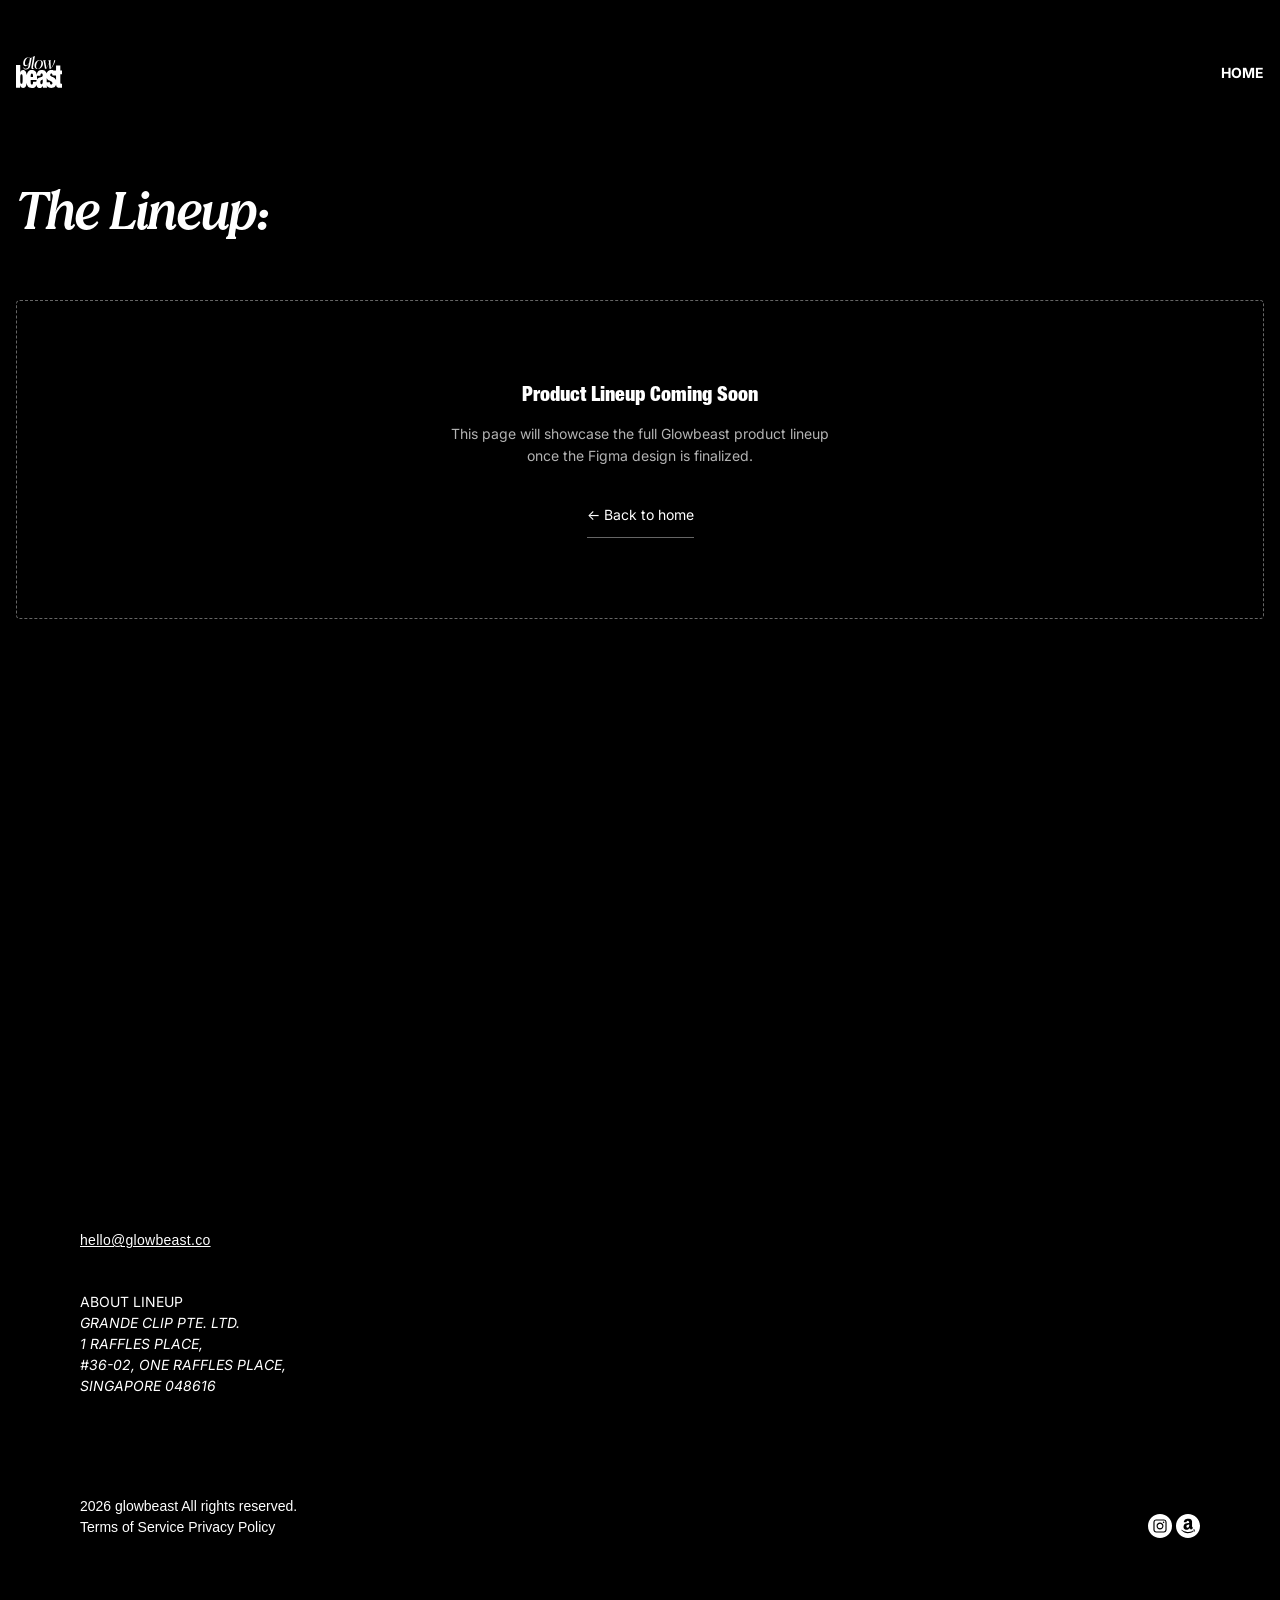
==== lineup.html @ 884de312 "Initial deploy snapshot — GLOWBEAST landing v1.4 Static landing page for GLOWBEAST (Grande Clip acti" ====
<!doctype html>
<html lang="en">
<head>
  <meta charset="utf-8" />
  <meta name="viewport" content="width=device-width, initial-scale=1, viewport-fit=cover" />
  <title>Lineup — Glowbeast</title>
  <meta name="description" content="The Glowbeast lineup — Beast-grade active beauty products for people who sweat." />
  <meta name="theme-color" content="#000000" />
  <link rel="icon" href="assets/logo.svg" type="image/svg+xml" />
  <link rel="preconnect" href="https://fonts.googleapis.com" />
  <link rel="preconnect" href="https://fonts.gstatic.com" crossorigin />
  <link href="https://fonts.googleapis.com/css2?family=Archivo+Black&family=Playfair+Display:ital,wght@1,400;1,600&family=Inter:wght@400;500;700&display=swap" rel="stylesheet" />
  <link rel="stylesheet" href="styles.css" />
</head>
<body>

  <div class="lineup-shell">

    <header class="lineup-header">
      <a href="index.html" aria-label="Back to Glowbeast home">
        <img class="brand" src="assets/logo.svg" alt="Glowbeast" />
      </a>
      <nav aria-label="Primary">
        <a href="index.html" style="font-weight:700;font-size:14px;letter-spacing:-0.056px;">HOME</a>
      </nav>
    </header>

    <main class="lineup-main">
      <h1 class="lineup-title">The
Lineup:</h1>

      <div class="lineup-placeholder">
        <h3>Product Lineup Coming Soon</h3>
        <p>
          This page will showcase the full Glowbeast product lineup<br />
          once the Figma design is finalized.
        </p>
        <a href="index.html" class="back-link">&larr; Back to home</a>
      </div>
    </main>

  </div>

  <!-- =========================================================
       Footer — shared with index.html
       ========================================================= -->
  <footer class="site-footer">
    <div class="site-footer-inner">
      <div>
        <img class="footer-logo" src="assets/footer-logo.png" alt="Glowbeast" />
        <a class="footer-email" href="mailto:hello@glowbeast.co">hello@glowbeast.co</a>
      </div>

      <div class="footer-columns">
        <nav class="fcol-nav" aria-label="Footer">
          <a href="index.html">ABOUT</a>
          <a href="lineup.html">LINEUP</a>
        </nav>
        <address class="fcol-addr">
          GRANDE CLIP PTE. LTD.<br />
          1 RAFFLES PLACE,<br />
          #36-02, ONE RAFFLES PLACE,<br />
          SINGAPORE 048616
        </address>
      </div>

      <div class="footer-bottom">
        <div class="legal">
          2026 glowbeast All rights reserved.
          <div class="small">
            <span>Terms of Service</span>
            <span class="sep" aria-hidden="true"></span>
            <span>Privacy Policy</span>
          </div>
        </div>
        <div class="footer-socials">
          <a href="#" aria-label="Instagram"><img src="assets/icon-instagram.svg" alt="" /></a>
          <a href="#" aria-label="Amazon"><img src="assets/icon-amazon.svg" alt="" /></a>
        </div>
      </div>
    </div>
  </footer>

</body>
</html>
---- styles.css ----
/* =========================================================
   Glowbeast Landing — Shared Styles
   Mobile-first (Figma 402px), max 480px centered on desktop
   ========================================================= */

/* Self-hosted brand fonts */
@font-face {
  font-family: "Juana";
  src: url("fonts/Juana-RegularIt.otf") format("opentype");
  font-weight: 400;
  font-style: italic;
  font-display: swap;
}
@font-face {
  font-family: "Helvetica Neue Condensed";
  src: url("fonts/HelveticaNeue-Condensed.ttf") format("truetype");
  font-weight: 400;
  font-style: normal;
  font-display: swap;
}
@font-face {
  font-family: "Helvetica Neue Condensed";
  src: url("fonts/HelveticaNeue-BlackCond.otf") format("opentype");
  font-weight: 900;
  font-style: normal;
  font-display: swap;
}

:root {
  --bg-black: #000;
  --bg-white: #fff;
  --bg-cream: #f5f5f5;
  --accent-yellow: #ffff33;
  --text-white: #fff;
  --text-white-70: rgba(255, 255, 255, 0.7);
  --text-white-40: rgba(255, 255, 255, 0.4);
  --text-black: #111;
  --text-black-70: rgba(0, 0, 0, 0.7);
  --line: #e5e5e5;

  --font-display: "Juana", "Playfair Display", Georgia, serif;
  --font-heading: "Helvetica Neue Condensed", "Archivo Black", "Helvetica Neue", Impact, sans-serif;
  --font-body: "Helvetica Neue", Inter, system-ui, -apple-system, sans-serif;
  --font-system: -apple-system, "SF Pro Display", "SF Pro", sans-serif;

  --max-w: 480px;
  --gutter: 16px;
  --section-pad-y: 120px;
  --section-gap: 80px;
}

* { box-sizing: border-box; }
html { scroll-behavior: smooth; }

body {
  margin: 0 auto;
  max-width: var(--max-w);
  background: var(--bg-black);
  color: var(--text-white);
  font-family: var(--font-body);
  font-size: 14px;
  line-height: 1.5;
  -webkit-font-smoothing: antialiased;
  -moz-osx-font-smoothing: grayscale;
}

/* Outer desktop background (outside 480px column) */
html { background: #000; }

img { display: block; max-width: 100%; height: auto; }
a { color: inherit; text-decoration: none; }
button { border: 0; background: none; font: inherit; cursor: pointer; color: inherit; }

/* =========================================================
   Shared components
   ========================================================= */

/* iPhone status bar mockup (Figma 3089:31) — frosted glass over hero */
.status-bar {
  position: absolute;
  top: 0;
  left: 0;
  right: 0;
  height: 53px;
  z-index: 11;
  display: flex;
  align-items: center;
  justify-content: space-between;
  padding: 16px;
  color: #fff;
  pointer-events: none;
  -webkit-backdrop-filter: blur(24px);
  backdrop-filter: blur(24px);
}
.status-time {
  font-family: var(--font-system);
  font-weight: 600;
  font-size: 14px;
  line-height: 16px;
  letter-spacing: -0.28px;
  color: #fff;
}
.status-icons {
  display: flex;
  align-items: center;
  gap: 5px;
}
.status-icons svg { display: block; }
.s-signal  { width: 18px; height: 10px; }
.s-wifi    { width: 16px; height: 11px; }
.s-battery { width: 26px; height: 12px; }

/* Top nav (over hero, sits just under status bar) */
.nav {
  position: absolute;
  top: 53px;
  left: 0;
  right: 0;
  z-index: 10;
  padding: 4px 16px;
  -webkit-backdrop-filter: blur(5px);
  backdrop-filter: blur(5px);
}
.nav-inner {
  display: flex;
  align-items: center;
  justify-content: space-between;
  width: 100%;
}
.nav-logo { height: 32px; width: auto; }
.nav-menu {
  display: flex;
  align-items: center;
  gap: 20px;
}
.nav-menu a {
  position: relative;
  font-family: var(--font-body);
  font-weight: 700;
  font-size: 14px;
  letter-spacing: -0.056px;
  color: var(--text-white);
}
.nav-menu a::after {
  content: "";
  position: absolute;
  left: 0;
  right: 0;
  bottom: -2px;
  height: 2px;
  background: var(--accent-yellow);
  transform: scaleX(0);
  transform-origin: left center;
  transition: transform 250ms ease-out;
}
@media (hover: hover) and (pointer: fine) {
  .nav-menu a:hover::after { transform: scaleX(1); }
}

/* Section bases */
.section {
  position: relative;
  padding: var(--section-pad-y) var(--gutter);
  width: 100%;
}
.section--white { background: var(--bg-white); color: var(--text-black); border-top: 1px solid var(--bg-black); }
.section--black { background: var(--bg-black); color: var(--text-white); border-top: 1px solid var(--bg-black); }

.section-title {
  font-family: var(--font-display);
  font-style: italic;
  font-weight: 400;
  font-size: 48px;
  line-height: 1;
  margin: 0 0 80px 0;
  white-space: pre-wrap;
}

/* Scroll-driven typewriter reveal (per-character).
   Opt-in via data-scroll-reveal="typing". JS splits the heading into <span class="ch">
   nodes and toggles .is-visible based on scroll progress for a hard typewriter feel. */
[data-scroll-reveal="typing"] .ch {
  opacity: 0;
}
[data-scroll-reveal="typing"] .ch.is-visible {
  opacity: 1;
}
@media (prefers-reduced-motion: reduce) {
  [data-scroll-reveal="typing"] .ch {
    opacity: 1; /* show fully, no animation */
  }
}

/* Stagger fade-up for content following a typewriter title.
   Triggered once when its sibling [data-scroll-reveal="typing"] reaches 100%.
   JS adds .is-revealed to each [data-reveal-item] with a 120ms stagger. */
[data-reveal-item] {
  opacity: 0;
  transform: translateY(24px);
  transition: opacity 0.7s ease-out, transform 0.7s ease-out;
}
[data-reveal-item].is-revealed {
  opacity: 1;
  transform: translateY(0);
}
/* Sticky stacking cards: skip transform — it interferes with sticky scroll math */
.stack-card[data-reveal-item] {
  transform: none;
  transition: opacity 0.7s ease-out;
}
@media (prefers-reduced-motion: reduce) {
  [data-reveal-item] {
    opacity: 1;
    transform: none;
    transition: none;
  }
}

/* Yellow CTA */
.btn-yellow {
  position: relative;
  overflow: hidden;
  isolation: isolate;
  display: inline-flex;
  align-items: center;
  justify-content: center;
  background: var(--accent-yellow);
  color: var(--bg-black);
  font-family: var(--font-body);
  font-weight: 700;
  font-size: 17px;
  letter-spacing: -0.34px;
  padding: 12px 24px;
  min-height: 50px;
  border: 0;
}
.btn-yellow--block { display: flex; width: 100%; }

/* Hover wipe: black panel sweeps left→right, text flips to white. Desktop pointer only. */
.btn-yellow::before {
  content: "";
  position: absolute;
  inset: 0;
  background: var(--bg-black);
  transform: scaleX(0);
  transform-origin: left center;
  transition: transform 200ms ease-out;
  z-index: -1;
}
@media (hover: hover) and (pointer: fine) {
  .btn-yellow { transition: color 200ms ease-out; }
  .btn-yellow:hover { color: var(--text-white); }
  .btn-yellow:hover::before { transform: scaleX(1); }
}

/* Horizontal scroll card rails */
.scroll-x {
  display: flex;
  gap: 24px;
  overflow-x: auto;
  scroll-snap-type: x mandatory;
  padding-bottom: 8px;
  -webkit-overflow-scrolling: touch;
  cursor: grab;
}
.scroll-x::-webkit-scrollbar { display: none; }
.scroll-x > * { scroll-snap-align: start; flex: 0 0 auto; }
.scroll-x.grabbing {
  cursor: grabbing;
  user-select: none;
  scroll-snap-type: none;
  scroll-behavior: auto;
}

/* =========================================================
   Page 1 — Hero
   ========================================================= */

.hero {
  position: relative;
  width: 100%;
  height: 877px;
  overflow: hidden;
  background: #111;
}
/* Hero assets (1206×2631) are pre-cropped to match the 402×877 hero aspect
   (≈ 0.458). `object-fit: cover` fills the hero without further offset — the
   composition (gloves at corners, model centered) is baked into the asset. */
.hero-bg {
  position: absolute;
  inset: 0;
  width: 100%;
  height: 100%;
  object-fit: cover;
  pointer-events: none;
  z-index: 1;
}
/* Foreground cutout — overlays the wordmarks so they land behind the subject. */
.hero-bg-front {
  position: absolute;
  inset: 0;
  width: 100%;
  height: 100%;
  object-fit: cover;
  pointer-events: none;
  z-index: 3;
}
/* Hero wordmarks — 2 separate layers with different Z stacking.
   drop 1st ("glow like a", yellow): sits BEHIND .hero-bg-front (z:2) — partially hidden by model.
   drop 2nd ("BEAST", yellow):       sits IN FRONT of .hero-bg-front (z:4) — fully visible.
   Positioned with percentages relative to the 402×877 Figma hero so they scale on PC. */
.hero-wordmark {
  position: absolute;
  inset: 0;
  z-index: 2;
  pointer-events: none;
}
.hero-wordmark__layer {
  position: absolute;
  display: block;
  height: auto;
  opacity: 0;
  /* -50% of the element's own height — drop 1st falls ~30px, drop 2nd falls ~84px. */
  transform: translate3d(0, -50%, 0);
  transform-origin: center bottom;
  will-change: transform, opacity;
  pointer-events: none;
}
/* drop 1st: Figma 3485:162 — top:131, left:76, w:262, h:61 / hero 402×877.
   14.94% × 18.91% × 65.17% (top × left × width) — sits above the model's head. */
.hero-wordmark__layer--1 {
  top: 14.94%;
  left: 18.91%;
  width: 65.17%;
}
/* drop 2nd ("BEAST"): direct child of .hero (NOT inside .hero-wordmark wrapper),
   so its z-index can sit ABOVE .hero-bg-front (z:3). Figma 3621:80 — top:74.23%,
   centered, w:338 (84.08% of 402). 338 wide block letters land over the model's
   legs/stool — the brand's lockup signature. */
.hero-wordmark__layer--2 {
  top: 74.23%;
  left: 7.96%;
  width: 84.08%;
  z-index: 4;
}
/* Two-tier "thud": layer 1 is a light rebound, layer 2 ("BEAST") lands with
   a vertical squash + bounce. Acceleration is baked into keyframe %s so the
   outer timing-function stays linear (CSS keyframes can't ease per-stop). */
.hero-wordmark__layer--1.is-dropped {
  animation: drop-thud-1 0.42s linear 0.3s forwards;
}
.hero-wordmark__layer--2.is-dropped {
  animation: drop-thud-2 0.52s linear 0.7s forwards;
}
@keyframes drop-thud-1 {
  0%   { opacity: 0;   transform: translate3d(0, -50%, 0); }
  40%  { opacity: 0.6; transform: translate3d(0, -28%, 0); }
  68%  { opacity: 1;   transform: translate3d(0,   0, 0); }
  82%  { opacity: 1;   transform: translate3d(0,  -7%, 0); }
  100% { opacity: 1;   transform: translate3d(0,   0, 0); }
}
@keyframes drop-thud-2 {
  0%   { opacity: 0;   transform: translate3d(0, -65%, 0) scaleY(1); }
  35%  { opacity: 0.5; transform: translate3d(0, -42%, 0) scaleY(1); }
  62%  { opacity: 1;   transform: translate3d(0,   0, 0) scaleY(0.92); }
  76%  { opacity: 1;   transform: translate3d(0,  -5%, 0) scaleY(1.05); }
  90%  { opacity: 1;   transform: translate3d(0,   0, 0) scaleY(0.98); }
  100% { opacity: 1;   transform: translate3d(0,   0, 0) scaleY(1); }
}
@media (prefers-reduced-motion: reduce) {
  .hero-wordmark__layer {
    opacity: 1;
    transform: none;
    animation: none;
  }
}
.hero-chevron {
  position: absolute;
  left: 50%;
  top: 853px;
  transform: translateX(-50%);
  width: 18px;
  height: 8px;
  animation: chevron-bob 2.4s ease-in-out infinite;
  will-change: transform;
}
@keyframes chevron-bob {
  0%, 100% { transform: translateX(-50%) translateY(0); }
  50%      { transform: translateX(-50%) translateY(5px); }
}
@media (prefers-reduced-motion: reduce) {
  .hero-chevron { animation: none; }
}

/* =========================================================
   Page 1 — "After the sweat:" — Sticky stacking cards
   (Inspired by x2ycreative.com Services interaction)
   ========================================================= */

.after-sweat { padding-bottom: 0; }
.after-sweat .section-title { margin-bottom: 60px; }

.stacking-cards {
  display: flex;
  flex-direction: column;
  width: 100%;
}

.stack-card {
  position: sticky;
  top: 0;
  width: 100%;
  background: var(--bg-black);
  display: flex;
  justify-content: flex-end;
}
.stack-card--first { border-top: 1px solid var(--text-white); }

.stack-card__inner {
  width: 100%;
  padding: 40px 0 120px;
  display: flex;
  flex-direction: column;
  align-items: flex-end;
  gap: 12px;
  border-top: 1px solid var(--text-white);
}
.stack-card--first .stack-card__inner { border-top: 0; } /* outer border already drawn */

/* Mobile: number on its own line, then the title (which itself wraps to two lines).
   Same wrapper is restyled inline on PC for "01. HEAT SPIKES" single-line. */
.stack-card__heading {
  width: 100%;
  display: flex;
  flex-direction: column;
  gap: 12px;
}

/* Number label and title (Figma 3089:54 sync — 32px / 30px line, color tints):
   numbers in #777 muted grey, titles in white, descriptions in #999. */
.stack-card__num,
.stack-card__title {
  font-family: var(--font-heading);
  font-weight: 900;
  font-size: 32px;
  line-height: 30px;
  letter-spacing: -0.02em;
  margin: 0;
  width: 100%;
  text-align: left;
  white-space: pre-line;
  color: var(--text-white);
}
.stack-card__num { color: #777; }
/* Description: fixed 185px wide (Figma) — narrow column anchored to the right side. */
.stack-card__desc {
  font-family: var(--font-body);
  font-weight: 400;
  font-size: 16px;
  line-height: 1.4;
  margin: 0;
  width: 185px;
  max-width: 100%;
  text-align: left;
  color: #999;
  opacity: 1;
}

.stack-card__img {
  height: 480px;
  width: 100%;
  background: #1a1a1a;
  overflow: hidden;
}
.stack-card__img.is-placeholder {
  background: repeating-linear-gradient(
    45deg,
    #eaeaea,
    #eaeaea 12px,
    #f3f3f3 12px,
    #f3f3f3 24px
  );
}
.stack-card__img img {
  width: 100%;
  height: 100%;
  object-fit: cover;
}

/* Reduce motion: disable sticky stacking */
@media (prefers-reduced-motion: reduce) {
  .stack-card { position: static; top: auto; }
}

/* =========================================================
   Page 1 — "That's where we start:"
   ========================================================= */

.mission {
  display: flex;
  flex-direction: column;
  gap: 80px;
}
.mission-center {
  display: flex;
  flex-direction: column;
  align-items: center;
  gap: 16px;
  text-align: center;
  width: 100%;
  max-width: 347px;
  margin: 0 auto;
  align-self: center;
}
.mission-wordmark {
  width: 266px;
  max-width: 100%;
  height: auto;
  filter: invert(1);
}
.mission-statement {
  font-family: var(--font-display);
  font-style: italic;
  font-size: 24px;
  line-height: 1.2;
  margin: 0;
  max-width: 347px;
}
.mission-statement em {
  font-style: italic;
  font-weight: 400;
}
.mission-belief {
  font-family: var(--font-body);
  font-size: 14px;
  line-height: 20px;
  opacity: 0.7;
  text-align: center;
  margin: 0;
}

/* =========================================================
   Page 1 — "The Beast Solution:"
   ========================================================= */

.solution .section-title { color: var(--text-white); }
.solution {
  display: flex;
  flex-direction: column;
  gap: 80px;
  align-items: stretch;
}
.solution .scroll-x {
  padding-bottom: 8px;
  gap: 12px;
  margin-right: calc(var(--gutter) * -1);
}
.solution-cta {
  align-self: center;
  display: inline-flex;
  align-items: center;
  justify-content: center;
  background: var(--accent-yellow);
  color: var(--bg-black);
  font-family: var(--font-body);
  font-weight: 700;
  font-size: 17px;
  letter-spacing: -0.34px;
  padding: 12px 24px;
  min-height: 50px;
  text-decoration: none;
}
.category-card {
  width: 308px;
  height: 306px;
  border: 1px solid var(--bg-black);
  background: var(--bg-black);
  position: relative;
  overflow: hidden;
  display: flex;
  flex-direction: column;
  align-items: center;
  justify-content: center;
  padding: 24px 16px;
  text-align: center;
  color: var(--text-white);
}
.category-card .cat-bg {
  position: absolute;
  inset: 0;
  width: 100%;
  height: 100%;
  object-fit: cover;
  opacity: 0.9;
  transform-origin: center;
  /* Slight base scale so asymmetric scale + translate never expose card edges */
  animation: blob-pulse 9s ease-in-out infinite;
  will-change: transform;
}

/* Organic, non-synchronous "energy" motion: each card breathes on its own
   timing so the 6 cards together feel alive instead of marching in sync. */
@keyframes blob-pulse {
  0%, 100% { transform: scale(1.08, 1.08) translate(0%, 0%)     rotate(0deg); }
  20%      { transform: scale(1.14, 1.04) translate(-1%, -1.5%) rotate(2deg); }
  40%      { transform: scale(1.05, 1.12) translate(1.5%, 1%)   rotate(-1.5deg); }
  60%      { transform: scale(1.12, 1.06) translate(-0.5%, 1.5%) rotate(1deg); }
  80%      { transform: scale(1.06, 1.10) translate(1%, -1%)    rotate(-2deg); }
}
.category-card:nth-child(1) .cat-bg { animation-duration:  8.5s; animation-delay: -0.4s; }
.category-card:nth-child(2) .cat-bg { animation-duration: 10.2s; animation-delay: -2.1s; }
.category-card:nth-child(3) .cat-bg { animation-duration:  7.8s; animation-delay: -4.5s; }
.category-card:nth-child(4) .cat-bg { animation-duration: 11.4s; animation-delay: -1.3s; }
.category-card:nth-child(5) .cat-bg { animation-duration:  9.1s; animation-delay: -3.7s; }
.category-card:nth-child(6) .cat-bg { animation-duration:  8.0s; animation-delay: -5.2s; }

@media (prefers-reduced-motion: reduce) {
  .category-card .cat-bg { animation: none; }
}
.category-card .cat-content {
  position: relative;
  z-index: 1;
  display: flex;
  flex-direction: column;
  align-items: center;
  gap: 8px;
}
.category-card .cat-title {
  font-family: var(--font-heading);
  font-weight: 900;
  font-size: 40px;
  line-height: 1;
  color: var(--bg-black);
  margin: 0;
}
.category-card .cat-subtitle {
  font-family: "Pretendard", "Apple SD Gothic Neo", system-ui, sans-serif;
  font-style: normal;
  font-weight: 400;
  font-size: 17px;
  color: var(--bg-black);
  margin: 0;
}
.category-card .cat-ingredients {
  font-family: var(--font-body);
  font-size: 12px;
  color: var(--text-white);
  opacity: 0.7;
  margin: 24px 0 0 0;
  position: absolute;
  bottom: 24px;
  left: 0;
  right: 0;
}

/* =========================================================
   Page 1 — "Hey Beast there," (Signup section, Figma 3089:140)
   ========================================================= */

.signup-section {
  display: flex;
  flex-direction: column;
  gap: 80px;
}
.signup-section .section-title {
  color: var(--text-white);
  margin-bottom: 0;
}
.signup-block {
  display: flex;
  flex-direction: column;
  gap: 12px;
}
.signup-lead {
  font-family: var(--font-body);
  font-size: 14px;
  line-height: 1.4;
  color: var(--text-white);
  margin: 0;
}
.signup-form {
  width: 100%;
  margin: 0;
}
.signup-input {
  width: 100%;
  height: 49px;
  padding: 16px;
  background: transparent;
  border: 1px solid var(--text-white);
  color: var(--text-white);
  caret-color: var(--accent-yellow);
  font-family: var(--font-body);
  font-size: 14px;
  outline: none;
  letter-spacing: 0.02em;
  transition: border-color 200ms ease-out, outline-color 200ms ease-out;
}
.signup-input::placeholder { color: var(--text-white-70); }
.signup-input:focus {
  border-color: var(--accent-yellow);
  outline: 2px solid var(--accent-yellow);
  outline-offset: -2px;
}
.signup-cta {
  display: flex;
  width: 100%;
  height: 50px;
  align-items: center;
  justify-content: center;
  background: var(--accent-yellow);
  color: var(--bg-black);
  font-family: var(--font-body);
  font-weight: 700;
  font-size: 17px;
  letter-spacing: -0.34px;
  text-decoration: none;
}

/* =========================================================
   Page 1 / 2 — Footer (Figma 3255:70)
   ========================================================= */

.site-footer {
  padding: 120px 24px 70px;
  background: var(--bg-black);
  color: var(--text-white);
  overflow: hidden;
}
.site-footer-inner {
  display: flex;
  flex-direction: column;
  gap: 40px;
}

/* Big logo + email link below it */
.footer-logo-block {
  display: flex;
  flex-direction: column;
  gap: 12px;
}

.footer-logo {
  width: 354px;
  max-width: 100%;
  height: auto;
  opacity: 0;
  transform: scale(0.95);
  transform-origin: left center;
  transition: opacity 800ms ease-out, transform 800ms ease-out;
  will-change: opacity, transform;
}
.footer-logo.is-revealed {
  opacity: 1;
  transform: scale(1);
}
@media (prefers-reduced-motion: reduce) {
  .footer-logo {
    opacity: 1;
    transform: none;
    transition: none;
  }
}
.footer-email {
  font-family: var(--font-system);
  font-weight: 300;
  font-size: 14px;
  color: var(--text-white);
  text-decoration: underline;
  letter-spacing: 0.02em;
  align-self: flex-start;
}

/* Two-column row: menu (left) + address (right) */
.footer-text {
  display: flex;
  align-items: flex-start;
  justify-content: space-between;
  gap: 40px;
  font-family: var(--font-system);
  color: var(--text-white);
  font-size: 12px;
}
.footer-menu {
  display: flex;
  flex-direction: column;
  gap: 0;
  flex-shrink: 0;
  font-weight: 700;
  line-height: 22px;
  letter-spacing: 0.02em;
}
.footer-menu a {
  color: var(--text-white);
  text-decoration: underline;
  white-space: nowrap;
}
.footer-addr {
  font-style: normal;
  font-weight: 300;
  font-size: 12px;
  line-height: normal;
  color: var(--text-white);
  letter-spacing: 0.02em;
  text-align: right;
}

/* Bottom row: copyright/legal (left) + socials (right) */
.footer-bottom {
  display: flex;
  align-items: flex-end;
  justify-content: space-between;
  gap: 20px;
  margin-top: 60px;
}
.legal {
  font-family: var(--font-system);
  color: var(--text-white);
}
.legal-copy {
  font-size: 12px;
  line-height: 1.3;
  margin: 0 0 4px 0;
  letter-spacing: 0.02em;
}
.legal-links {
  display: flex;
  align-items: center;
  gap: 5px;
  font-size: 10px;
  line-height: 1.3;
  opacity: 0.7;
  margin: 0;
}
.legal-links .sep {
  width: 1px;
  height: 7px;
  background: #fff;
  opacity: 0.4;
}
.footer-socials {
  display: flex;
  gap: 4px;
  align-items: center;
  flex-shrink: 0;
}
.footer-socials a {
  width: 24px;
  height: 24px;
  display: inline-flex;
  transition: transform 200ms ease-out;
  transform-origin: center;
}
@media (hover: hover) and (pointer: fine) {
  .footer-socials a:hover { transform: rotate(8deg) scale(1.15); }
}
.footer-socials img { width: 100%; height: 100%; }

/* =========================================================
   Page 2 — Lineup (skeleton)
   ========================================================= */

.lineup-shell {
  background: var(--bg-black);
  color: var(--text-white);
  padding: 40px var(--gutter) 0;
  min-height: 100vh;
}
.lineup-header {
  display: flex;
  align-items: center;
  justify-content: space-between;
  padding: 16px 0 40px;
}
.lineup-header .brand { height: 32px; }
.lineup-main {
  display: flex;
  flex-direction: column;
  gap: 24px;
  padding: 60px 0 120px;
}
.lineup-title {
  font-family: var(--font-display);
  font-style: italic;
  font-size: 48px;
  line-height: 1;
  margin: 0 0 40px;
}
.lineup-placeholder {
  border: 1px dashed var(--text-white-40);
  padding: 80px 24px;
  text-align: center;
  border-radius: 4px;
}
.lineup-placeholder h3 {
  font-family: var(--font-heading);
  font-size: 20px;
  margin: 0 0 12px;
}
.lineup-placeholder p {
  color: var(--text-white-70);
  margin: 0 0 24px;
  font-size: 14px;
  line-height: 1.6;
}
.back-link {
  display: inline-flex;
  align-items: center;
  gap: 8px;
  padding: 12px 0;
  font-family: var(--font-body);
  font-size: 14px;
  color: var(--text-white);
  text-decoration: none;
  border-bottom: 1px solid var(--text-white-40);
  align-self: flex-start;
}
.back-link:hover { border-color: var(--text-white); }

/* =========================================================
   Utilities
   ========================================================= */

.sr-only {
  position: absolute;
  width: 1px;
  height: 1px;
  padding: 0;
  margin: -1px;
  overflow: hidden;
  clip: rect(0, 0, 0, 0);
  white-space: nowrap;
  border: 0;
}

/* =========================================================
   Responsive — keep mobile proportions on larger screens
   ========================================================= */

@media (min-width: 600px) {
  body { box-shadow: 0 0 0 1px rgba(255,255,255,0.03); }
}

/* =========================================================
   PC responsive (>=1024px) — global desktop layout.
   Pattern: body lifts its 480px cap, every section spans the
   viewport with a centered 1280px content container, and cards
   move from horizontal scroll / vertical stack to grids.
   ========================================================= */
@media (min-width: 1024px) {
  /* --- Global container --- */
  body {
    max-width: none;
    box-shadow: none;
  }
  .section {
    padding: 160px 64px;
  }
  .section-title {
    font-size: 80px;
    line-height: 0.95;
    margin-bottom: 100px;
  }

  /* --- Hero --- */
  .hero {
    height: 100vh;
    min-height: 800px;
  }
  /* Hero wordmark percentages already responsive — no override needed.
     Only chevron repositioned at desktop. */
  .hero-chevron { top: auto; bottom: 24px; }
  .nav { padding: 24px 64px; }
  .status-bar { display: none; }

  /* --- After the sweat: PC list layout (4 stacked rows, no sticky) ---
     Each row: heading "01. TITLE" left, desc top-right, image bottom-right (320×480). */
  .after-sweat {
    padding: 120px 80px;
  }
  .after-sweat .section-title {
    margin-bottom: 80px;
    font-size: 48px;
  }
  .after-sweat .stacking-cards {
    display: flex;
    flex-direction: column;
    gap: 0;
  }
  /* Sticky off on PC — each row is a discrete block with a top border */
  .stack-card {
    position: static;
    top: auto;
    width: 100%;
    background: transparent;
    display: block;
    border-top: 1px solid var(--text-white);
  }
  .stack-card--first { border-top: 1px solid var(--text-white); }
  /* Re-enable transform-based reveal on PC (sticky-only restriction lifts) */
  .stack-card[data-reveal-item] {
    transform: translateY(24px);
    transition: opacity 0.7s ease-out, transform 0.7s ease-out;
  }
  .stack-card[data-reveal-item].is-revealed {
    transform: translateY(0);
  }
  .stack-card__inner {
    width: 100%;
    max-width: none;
    min-height: 0;
    padding: 40px 0 60px;
    display: grid;
    grid-template-columns: 1fr 640px;
    grid-template-rows: auto auto;
    column-gap: 40px;
    row-gap: 24px;
    align-items: start;
    border-top: 0;
  }
  /* Heading: number + title inline ("01. HEAT SPIKES") */
  .stack-card__heading {
    grid-column: 1;
    grid-row: 1;
    flex-direction: row;
    align-items: baseline;
    gap: 0.4em;
    width: auto;
  }
  .stack-card__num,
  .stack-card__title {
    width: auto;
    text-align: left;
    font-size: 40px;
    line-height: 1;
    white-space: nowrap; /* override mobile pre-line so \n becomes a space */
  }
  .stack-card__num { opacity: 1; }
  .stack-card__desc {
    grid-column: 2;
    grid-row: 1;
    justify-self: start;
    width: 369px;
    font-size: 16px;
    line-height: 1.4;
    margin-top: 0;
  }
  .stack-card__img {
    grid-column: 2;
    grid-row: 2;
    justify-self: end;
    width: 320px;
    height: 480px;
    align-self: auto;
  }

  /* --- Mission (That's where we start) --- */
  .mission {
    align-items: center;
  }
  .mission > * {
    width: 100%;
    max-width: 1280px;
    margin-left: auto;
    margin-right: auto;
  }
  .mission .section-title { text-align: left; }
  .mission-center { max-width: 640px; }
  .mission-wordmark { width: 420px; }
  .mission-statement { font-size: 32px; max-width: 640px; }
  .mission-belief { font-size: 16px; line-height: 1.6; }

  /* --- The Beast Solution: 6-card single row + integrated CTA --- */
  .solution {
    padding: 120px 80px;
    gap: 80px;
  }
  .solution .section-title {
    width: 100%;
    margin-bottom: 0;
  }
  .solution .scroll-x {
    display: grid;
    grid-template-columns: repeat(6, 1fr);
    gap: 12px;
    width: 100%;
    overflow: visible;
    cursor: default;
    padding: 0 24px;
    scroll-snap-type: none;
    margin-right: 0;
  }
  .category-card {
    width: 100%;
    height: 306px;
  }
  .category-card .cat-title { font-size: 40px; }
  .solution-cta { align-self: center; }

  /* --- Signup section (Hey Beast there) --- */
  .signup-section { padding: 120px 80px; gap: 80px; }
  .signup-section .section-title { width: 100%; }
  .signup-block { max-width: 480px; gap: 16px; }
  .signup-cta { width: 100%; max-width: 480px; }

  /* --- Footer: simplified, no form --- */
  .site-footer { padding: 70px 80px; }
  .site-footer-inner {
    max-width: 1280px;
    margin: 0 auto;
    display: flex;
    flex-direction: column;
    gap: 40px;
  }
  .footer-logo-block { gap: 16px; }
  .footer-logo-stack { width: 420px; }
  .footer-text {
    max-width: 640px;
    gap: 80px;
  }
  .footer-menu { line-height: 24px; }
}

/* --- Wider desktops: extend hero typography --- */
@media (min-width: 1440px) {
  .section-title { font-size: 96px; }
  .after-sweat .section-title { font-size: 120px; }
  .stack-card__title { font-size: 120px; }
}
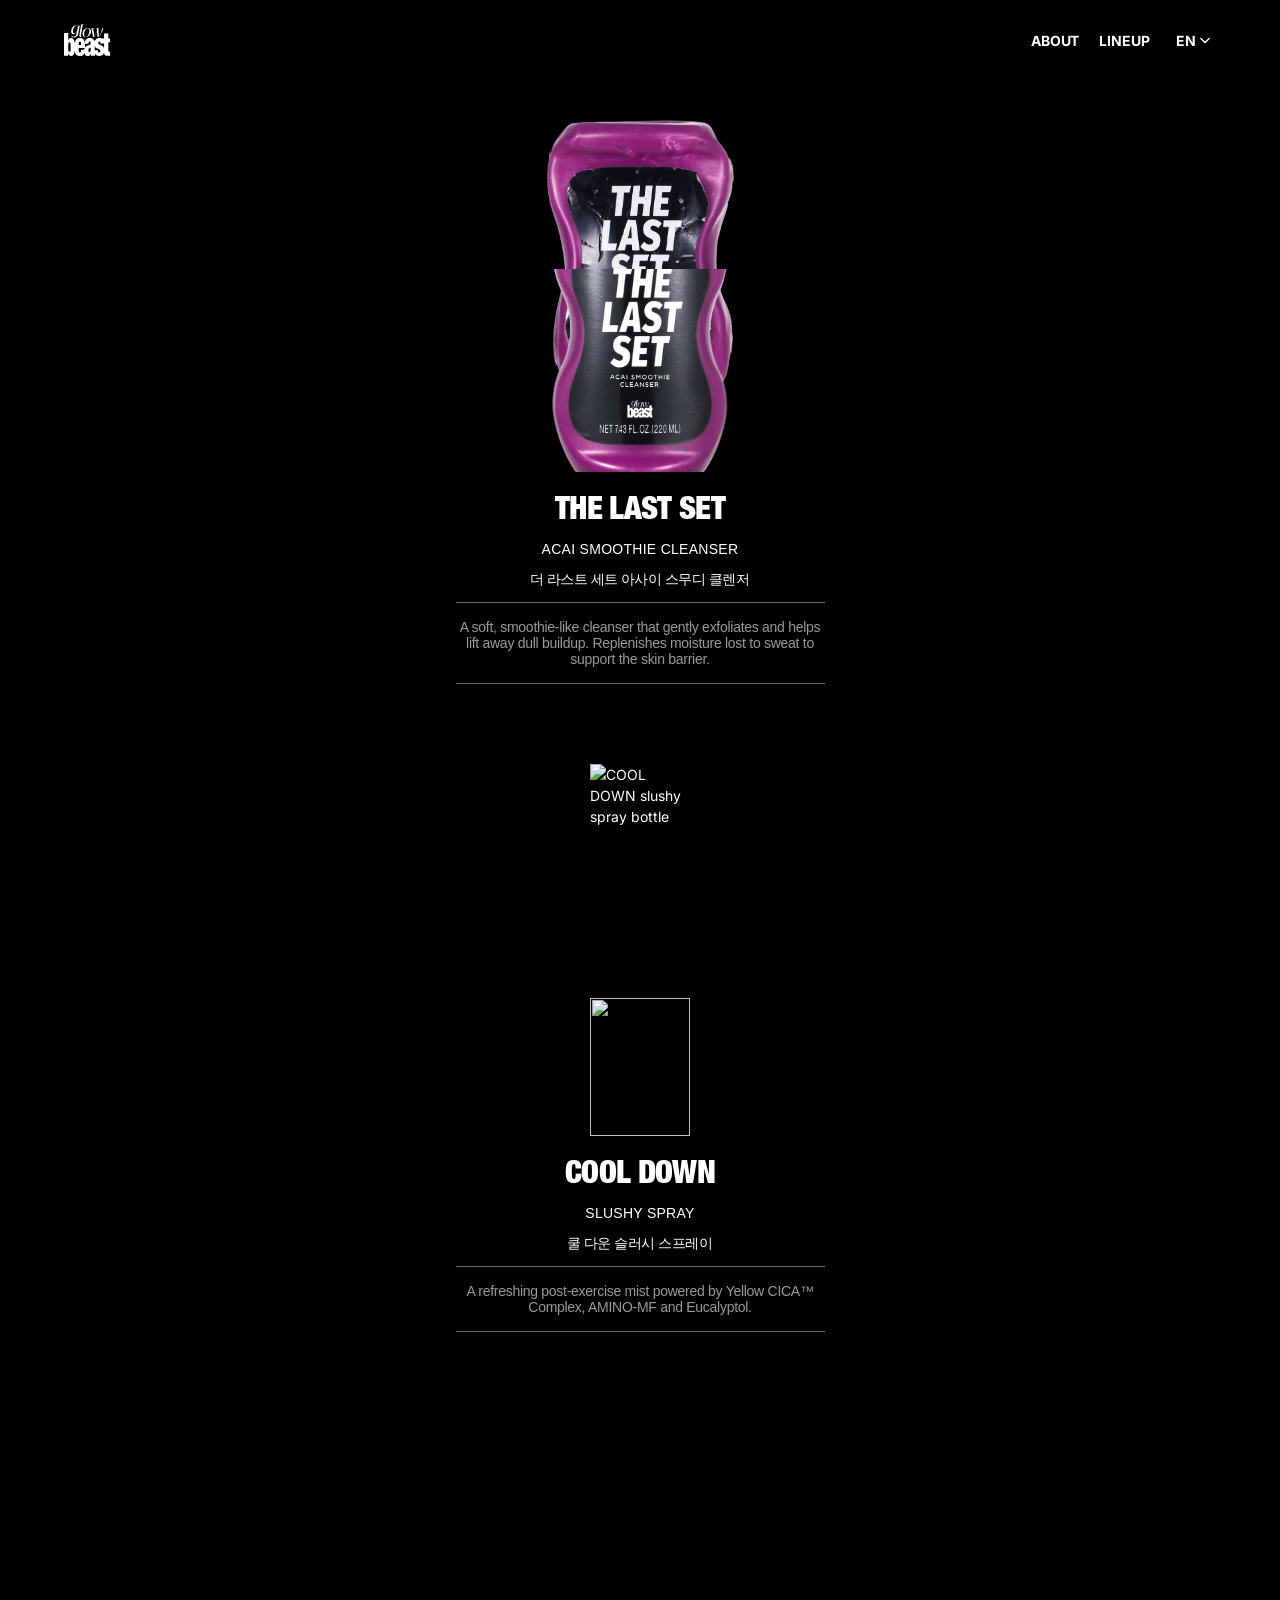
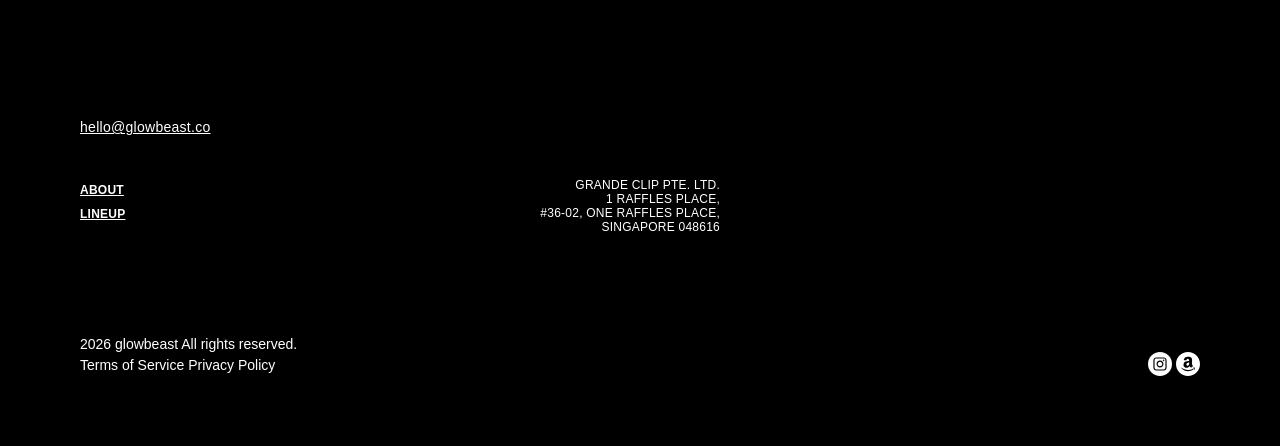
==== commit c792f01e: "feat(lineup): 라인업 페이지 Figma 2889:282 구현" ====
--- a/lineup.html
+++ b/lineup.html
@@ -12,51 +12,119 @@
   <link href="https://fonts.googleapis.com/css2?family=Archivo+Black&family=Playfair+Display:ital,wght@1,400;1,600&family=Inter:wght@400;500;700&display=swap" rel="stylesheet" />
   <link rel="stylesheet" href="styles.css" />
 </head>
-<body>
+<body class="lineup-page">
 
-  <div class="lineup-shell">
+  <!-- ========================================================= -->
+  <!-- Header chrome: iPhone status bar mockup + nav              -->
+  <!-- ========================================================= -->
+  <header class="lineup-chrome" data-node-id="2889:282">
+    <div class="status-bar" aria-hidden="true" data-node-id="2889:304">
+      <span class="status-time">9:41</span>
+      <div class="status-icons">
+        <svg class="s-signal" viewBox="0 0 18 10" xmlns="http://www.w3.org/2000/svg">
+          <rect x="0"  y="6" width="3" height="4"  rx="0.5" fill="#fff"/>
+          <rect x="5"  y="4" width="3" height="6"  rx="0.5" fill="#fff"/>
+          <rect x="10" y="2" width="3" height="8"  rx="0.5" fill="#fff"/>
+          <rect x="15" y="0" width="3" height="10" rx="0.5" fill="#fff"/>
+        </svg>
+        <svg class="s-wifi" viewBox="0 0 16 11" xmlns="http://www.w3.org/2000/svg" fill="#fff">
+          <path d="M8 11a1.3 1.3 0 1 0 0-2.6 1.3 1.3 0 0 0 0 2.6z"/>
+          <path d="M4.7 7.8a4.7 4.7 0 0 1 6.6 0l-1.1 1.1a3.1 3.1 0 0 0-4.4 0L4.7 7.8z"/>
+          <path d="M1.8 4.9a8.7 8.7 0 0 1 12.4 0l-1.1 1.1a7.1 7.1 0 0 0-10.2 0L1.8 4.9z"/>
+        </svg>
+        <svg class="s-battery" viewBox="0 0 26 12" xmlns="http://www.w3.org/2000/svg">
+          <rect x="0.5" y="0.5" width="22" height="11" rx="2.8" ry="2.8" fill="none" stroke="#fff" stroke-opacity="0.55"/>
+          <rect x="2"   y="2"   width="19" height="8"  rx="1.2" fill="#fff"/>
+          <rect x="23"  y="4"   width="1.5" height="4" rx="0.5" fill="#fff" fill-opacity="0.55"/>
+        </svg>
+      </div>
+    </div>
 
-    <header class="lineup-header">
-      <a href="index.html" aria-label="Back to Glowbeast home">
-        <img class="brand" src="assets/logo.svg" alt="Glowbeast" />
-      </a>
-      <nav aria-label="Primary">
-        <a href="index.html" style="font-weight:700;font-size:14px;letter-spacing:-0.056px;">HOME</a>
-      </nav>
-    </header>
+    <nav class="nav" aria-label="Primary" data-node-id="2889:284">
+      <div class="nav-inner">
+        <a href="index.html" aria-label="Glowbeast home">
+          <img class="nav-logo" src="assets/logo.svg" alt="Glowbeast" />
+        </a>
+        <div class="nav-menu" role="menubar">
+          <a href="index.html" role="menuitem">ABOUT</a>
+          <a href="lineup.html" role="menuitem" aria-current="page">LINEUP</a>
+          <button class="nav-lang" type="button" aria-label="Switch language">
+            EN
+            <svg viewBox="0 0 12 8" aria-hidden="true">
+              <path d="M1 1.5 L6 6.5 L11 1.5" stroke="currentColor" stroke-width="1.6" fill="none" stroke-linecap="round" stroke-linejoin="round" />
+            </svg>
+          </button>
+        </div>
+      </div>
+    </nav>
+  </header>
 
-    <main class="lineup-main">
-      <h1 class="lineup-title">The
-Lineup:</h1>
+  <main class="lineup-main">
 
-      <div class="lineup-placeholder">
-        <h3>Product Lineup Coming Soon</h3>
-        <p>
-          This page will showcase the full Glowbeast product lineup<br />
-          once the Figma design is finalized.
+    <!-- ========================================================= -->
+    <!-- Product 1: THE LAST SET (Figma 2889:283)                  -->
+    <!-- ========================================================= -->
+    <section class="product" data-node-id="2889:283">
+      <div class="product-image-stack product-image-stack--last-set" data-node-id="3601:460">
+        <img class="bottle-base" src="assets/glowbeast/crumpled%20bottle.png" alt="THE LAST SET cleanser bottle" data-node-id="3585:448" />
+        <div class="bottle-overlay" data-node-id="3585:443">
+          <img src="assets/glowbeast/clean%20bottle.png" alt="" aria-hidden="true" />
+        </div>
+      </div>
+
+      <div class="product-info">
+        <h2 class="product-name" data-node-id="3585:450">THE LAST SET</h2>
+        <p class="product-sub-en" data-node-id="3585:455">ACAI SMOOTHIE CLEANSER</p>
+        <p class="product-sub-ko" data-node-id="3585:454">더 라스트 세트 아사이 스무디 클렌저</p>
+        <hr class="product-divider" />
+        <p class="product-desc" data-node-id="3600:458">
+          A soft, smoothie-like cleanser that gently exfoliates and helps lift away dull buildup. Replenishes moisture lost to sweat to support the skin barrier.
         </p>
-        <a href="index.html" class="back-link">&larr; Back to home</a>
+        <hr class="product-divider" />
       </div>
-    </main>
+    </section>
 
-  </div>
+    <!-- ========================================================= -->
+    <!-- Product 2: COOL DOWN (Figma 3617:38)                      -->
+    <!-- ========================================================= -->
+    <section class="product" data-node-id="3617:38">
+      <div class="product-image-stack product-image-stack--cool-down" data-node-id="3621:64">
+        <img class="bottle-base" src="assets/glowbeast/crumpled%20bottle%20-%20spray.png" alt="COOL DOWN slushy spray bottle" data-node-id="3621:66" />
+        <div class="bottle-overlay" data-node-id="3621:63">
+          <img src="assets/glowbeast/clean%20bottle%20-%20spray.png" alt="" aria-hidden="true" />
+        </div>
+      </div>
 
-  <!-- =========================================================
-       Footer — shared with index.html
-       ========================================================= -->
+      <div class="product-info">
+        <h2 class="product-name" data-node-id="3621:70">COOL DOWN</h2>
+        <p class="product-sub-en" data-node-id="3621:71">SLUSHY SPRAY</p>
+        <p class="product-sub-ko" data-node-id="3621:72">쿨 다운 슬러시 스프레이</p>
+        <hr class="product-divider" />
+        <p class="product-desc" data-node-id="3621:74">
+          A refreshing post-exercise mist powered by Yellow CICA™ Complex, AMINO-MF and Eucalyptol.
+        </p>
+        <hr class="product-divider" />
+      </div>
+    </section>
+
+  </main>
+
+  <!-- ========================================================= -->
+  <!-- Footer — shared with index.html                            -->
+  <!-- ========================================================= -->
   <footer class="site-footer">
     <div class="site-footer-inner">
-      <div>
+      <div class="footer-logo-block">
         <img class="footer-logo" src="assets/footer-logo.png" alt="Glowbeast" />
         <a class="footer-email" href="mailto:hello@glowbeast.co">hello@glowbeast.co</a>
       </div>
 
-      <div class="footer-columns">
-        <nav class="fcol-nav" aria-label="Footer">
+      <div class="footer-text">
+        <nav class="footer-menu" aria-label="Footer">
           <a href="index.html">ABOUT</a>
           <a href="lineup.html">LINEUP</a>
         </nav>
-        <address class="fcol-addr">
+        <address class="footer-addr">
           GRANDE CLIP PTE. LTD.<br />
           1 RAFFLES PLACE,<br />
           #36-02, ONE RAFFLES PLACE,<br />
--- a/styles.css
+++ b/styles.css
@@ -89,8 +89,6 @@
   padding: 16px;
   color: #fff;
   pointer-events: none;
-  -webkit-backdrop-filter: blur(24px);
-  backdrop-filter: blur(24px);
 }
 .status-time {
   font-family: var(--font-system);
@@ -118,8 +116,6 @@
   right: 0;
   z-index: 10;
   padding: 4px 16px;
-  -webkit-backdrop-filter: blur(5px);
-  backdrop-filter: blur(5px);
 }
 .nav-inner {
   display: flex;
@@ -285,7 +281,8 @@
 }
 /* Hero assets (1206×2631) are pre-cropped to match the 402×877 hero aspect
    (≈ 0.458). `object-fit: cover` fills the hero without further offset — the
-   composition (gloves at corners, model centered) is baked into the asset. */
+   composition (gloves at corners, model centered) is baked into the asset.
+   Background fades in shortly after the foreground cutout starts falling. */
 .hero-bg {
   position: absolute;
   inset: 0;
@@ -294,8 +291,18 @@
   object-fit: cover;
   pointer-events: none;
   z-index: 1;
-}
-/* Foreground cutout — overlays the wordmarks so they land behind the subject. */
+  opacity: 0;
+  will-change: opacity;
+}
+.hero-bg.is-fading-in {
+  animation: hero-bg-fadein 0.50s linear 0.20s forwards;
+}
+@keyframes hero-bg-fadein {
+  from { opacity: 0; }
+  to   { opacity: 1; }
+}
+/* Foreground cutout — overlays the wordmarks so they land behind the subject.
+   Slides in from above on page entry (no bounce, no squash). */
 .hero-bg-front {
   position: absolute;
   inset: 0;
@@ -304,6 +311,24 @@
   object-fit: cover;
   pointer-events: none;
   z-index: 3;
+  opacity: 0;
+  transform: translate3d(0, -100%, 0);
+  will-change: opacity, transform;
+}
+.hero-bg-front.is-dropping {
+  animation: hero-front-drop 0.55s cubic-bezier(0.33, 0, 0.5, 1) 0s forwards;
+}
+@keyframes hero-front-drop {
+  from { opacity: 0; transform: translate3d(0, -100%, 0); }
+  to   { opacity: 1; transform: translate3d(0,    0,  0); }
+}
+@media (prefers-reduced-motion: reduce) {
+  .hero-bg,
+  .hero-bg-front {
+    opacity: 1;
+    transform: none;
+    animation: none;
+  }
 }
 /* Hero wordmarks — 2 separate layers with different Z stacking.
    drop 1st ("glow like a", yellow): sits BEHIND .hero-bg-front (z:2) — partially hidden by model.
@@ -347,10 +372,10 @@
    a vertical squash + bounce. Acceleration is baked into keyframe %s so the
    outer timing-function stays linear (CSS keyframes can't ease per-stop). */
 .hero-wordmark__layer--1.is-dropped {
-  animation: drop-thud-1 0.42s linear 0.3s forwards;
+  animation: drop-thud-1 0.28s linear 0.85s forwards;
 }
 .hero-wordmark__layer--2.is-dropped {
-  animation: drop-thud-2 0.52s linear 0.7s forwards;
+  animation: drop-thud-2 0.36s linear 1.13s forwards;
 }
 @keyframes drop-thud-1 {
   0%   { opacity: 0;   transform: translate3d(0, -50%, 0); }
@@ -740,25 +765,33 @@
   gap: 12px;
 }
 
+/* Footer logo drop — Beast Thread 3rd hit. Heavier than hero wordmarks
+   (larger element, settles last); squash+rebound matches drop-thud-2 family. */
 .footer-logo {
   width: 354px;
   max-width: 100%;
   height: auto;
   opacity: 0;
-  transform: scale(0.95);
-  transform-origin: left center;
-  transition: opacity 800ms ease-out, transform 800ms ease-out;
+  transform: translate3d(0, -70%, 0) scaleY(1);
+  transform-origin: center bottom;
   will-change: opacity, transform;
 }
 .footer-logo.is-revealed {
-  opacity: 1;
-  transform: scale(1);
+  animation: footer-logo-drop 0.6s linear forwards;
+}
+@keyframes footer-logo-drop {
+  0%   { opacity: 0;   transform: translate3d(0, -70%, 0) scaleY(1); }
+  35%  { opacity: 0.5; transform: translate3d(0, -45%, 0) scaleY(1); }
+  62%  { opacity: 1;   transform: translate3d(0,   0, 0) scaleY(0.90); }
+  76%  { opacity: 1;   transform: translate3d(0,  -6%, 0) scaleY(1.06); }
+  90%  { opacity: 1;   transform: translate3d(0,   0, 0) scaleY(0.98); }
+  100% { opacity: 1;   transform: translate3d(0,   0, 0) scaleY(1); }
 }
 @media (prefers-reduced-motion: reduce) {
   .footer-logo {
     opacity: 1;
     transform: none;
-    transition: none;
+    animation: none;
   }
 }
 .footer-email {
@@ -860,62 +893,172 @@
    Page 2 — Lineup (skeleton)
    ========================================================= */
 
-.lineup-shell {
+/* Lineup body — page-scoped overrides so hero-positioned chrome (.status-bar,
+   .nav) flow normally at the top instead of overlaying a hero section. */
+.lineup-page {
   background: var(--bg-black);
   color: var(--text-white);
-  padding: 40px var(--gutter) 0;
   min-height: 100vh;
 }
-.lineup-header {
-  display: flex;
-  align-items: center;
-  justify-content: space-between;
-  padding: 16px 0 40px;
-}
-.lineup-header .brand { height: 32px; }
+.lineup-page .status-bar,
+.lineup-page .nav {
+  position: relative;
+  inset: auto;
+}
+
+/* Language toggle button — Figma 2889:299. Visual only, no functionality. */
+.nav-lang {
+  display: inline-flex;
+  align-items: center;
+  gap: 4px;
+  padding: 5.5px 6px;
+  background: transparent;
+  border: 0;
+  cursor: pointer;
+  font-family: var(--font-body);
+  font-weight: 700;
+  font-size: 14px;
+  letter-spacing: -0.056px;
+  color: var(--text-white);
+  line-height: 1.5;
+}
+.nav-lang svg {
+  width: 10px;
+  height: 7px;
+  display: block;
+}
+
+/* Main column. Single product per row, centered, 370px content max. */
 .lineup-main {
   display: flex;
   flex-direction: column;
+  align-items: center;
+}
+
+/* Per-product section. 40px top/bottom padding matches Figma 2889:283. */
+.product {
+  display: flex;
+  flex-direction: column;
+  align-items: center;
   gap: 24px;
-  padding: 60px 0 120px;
-}
-.lineup-title {
-  font-family: var(--font-display);
-  font-style: italic;
-  font-size: 48px;
-  line-height: 1;
-  margin: 0 0 40px;
-}
-.lineup-placeholder {
-  border: 1px dashed var(--text-white-40);
-  padding: 80px 24px;
+  padding: 40px 16px;
+  width: 100%;
+}
+
+/* Composite bottle visual — two layered images positioned per Figma. */
+.product-image-stack {
+  position: relative;
+  flex-shrink: 0;
+}
+.product-image-stack .bottle-base {
+  position: absolute;
+  inset: 0;
+  width: 100%;
+  height: 100%;
+  object-fit: contain;
+  pointer-events: none;
+}
+.product-image-stack .bottle-overlay {
+  position: absolute;
+  overflow: hidden;
+  pointer-events: none;
+}
+/* Overlay assets are pre-cropped to match the slot aspect (clean bottle 0.916,
+   clean bottle - spray 0.725) so a plain object-fit: cover suffices. */
+.product-image-stack .bottle-overlay img {
+  width: 100%;
+  height: 100%;
+  object-fit: cover;
+  display: block;
+}
+
+/* THE LAST SET — Figma 3601:460 / 3585:443.
+   Container 187×352; overlay slot 186×203 (aspect 0.916) anchored at y=149. */
+.product-image-stack--last-set {
+  width: 187px;
+  height: 352px;
+}
+.product-image-stack--last-set .bottle-overlay {
+  top: 149px;
+  left: 0.5px;
+  width: 186px;
+  height: 203px;
+}
+
+/* COOL DOWN — Figma 3621:64 / 3621:63.
+   Container 100×372; bottle base 100×370 anchored top-right (image is 2px taller
+   than the bottom row reserved for the overlay tip). Overlay 100×138 at y=234. */
+.product-image-stack--cool-down {
+  width: 100px;
+  height: 372px;
+}
+.product-image-stack--cool-down .bottle-base {
+  inset: auto 0 2px 0;
+  width: 100px;
+  height: 370px;
+}
+.product-image-stack--cool-down .bottle-overlay {
+  left: 0;
+  top: 234px;
+  width: 100px;
+  height: 138px;
+}
+
+/* Text block — centered, fixed 370px column to match Figma 3600:459. */
+.product-info {
+  display: flex;
+  flex-direction: column;
+  align-items: center;
+  gap: 16px;
+  width: 370px;
+  max-width: 100%;
+}
+.product-name {
+  font-family: var(--font-heading);
+  font-weight: 900;
+  font-size: 32px;
+  line-height: 30px;
+  letter-spacing: -0.64px;
+  color: var(--text-white);
   text-align: center;
-  border-radius: 4px;
-}
-.lineup-placeholder h3 {
+  margin: 0;
+}
+.product-sub-en {
+  font-family: var(--font-system);
+  font-size: 14px;
+  line-height: 14px;
+  letter-spacing: 0.28px;
+  color: var(--text-white);
+  text-align: center;
+  margin: 0;
+}
+.product-sub-ko {
   font-family: var(--font-heading);
-  font-size: 20px;
-  margin: 0 0 12px;
-}
-.lineup-placeholder p {
-  color: var(--text-white-70);
-  margin: 0 0 24px;
+  font-weight: 400;
   font-size: 14px;
-  line-height: 1.6;
-}
-.back-link {
-  display: inline-flex;
-  align-items: center;
-  gap: 8px;
-  padding: 12px 0;
-  font-family: var(--font-body);
+  line-height: 14px;
+  letter-spacing: -0.28px;
+  color: var(--text-white);
+  text-align: center;
+  margin: 0;
+}
+.product-divider {
+  width: 369px;
+  max-width: 100%;
+  border: 0;
+  border-top: 1px solid var(--text-white-40);
+  margin: 0;
+}
+.product-desc {
+  font-family: var(--font-system);
   font-size: 14px;
-  color: var(--text-white);
-  text-decoration: none;
-  border-bottom: 1px solid var(--text-white-40);
-  align-self: flex-start;
-}
-.back-link:hover { border-color: var(--text-white); }
+  line-height: 16px;
+  letter-spacing: -0.28px;
+  color: #999;
+  text-align: center;
+  margin: 0;
+  padding: 0 1px;
+}
 
 /* =========================================================
    Utilities
@@ -1127,3 +1270,55 @@
   .after-sweat .section-title { font-size: 120px; }
   .stack-card__title { font-size: 120px; }
 }
+
+/* =========================================================
+   Signup success modal — fires after valid email submit.
+   ========================================================= */
+.modal[hidden] { display: none; }
+.modal {
+  position: fixed;
+  inset: 0;
+  display: grid;
+  place-items: center;
+  z-index: 200;
+}
+.modal__backdrop {
+  position: absolute;
+  inset: 0;
+  background: rgba(0, 0, 0, 0.8);
+  cursor: pointer;
+}
+.modal__card {
+  position: relative;
+  background: var(--bg-white);
+  border: 1px solid var(--bg-black);
+  width: min(360px, calc(100vw - 48px));
+  padding: 32px 28px 24px;
+  text-align: center;
+  animation: modal-pop 220ms cubic-bezier(.2,.8,.2,1) forwards;
+}
+.modal__title {
+  font-family: var(--font-display);
+  font-size: 24px;
+  letter-spacing: -0.02em;
+  line-height: 1.2;
+  margin-bottom: 12px;
+}
+.modal__body {
+  font-family: var(--font-system);
+  font-size: 14px;
+  color: rgba(0, 0, 0, 0.6);
+  line-height: 1.6;
+  margin-bottom: 24px;
+}
+.modal__cta {
+  display: inline-flex;
+  min-width: 120px;
+}
+@keyframes modal-pop {
+  from { opacity: 0; transform: scale(0.92); }
+  to   { opacity: 1; transform: scale(1); }
+}
+@media (prefers-reduced-motion: reduce) {
+  .modal__card { animation: none; }
+}
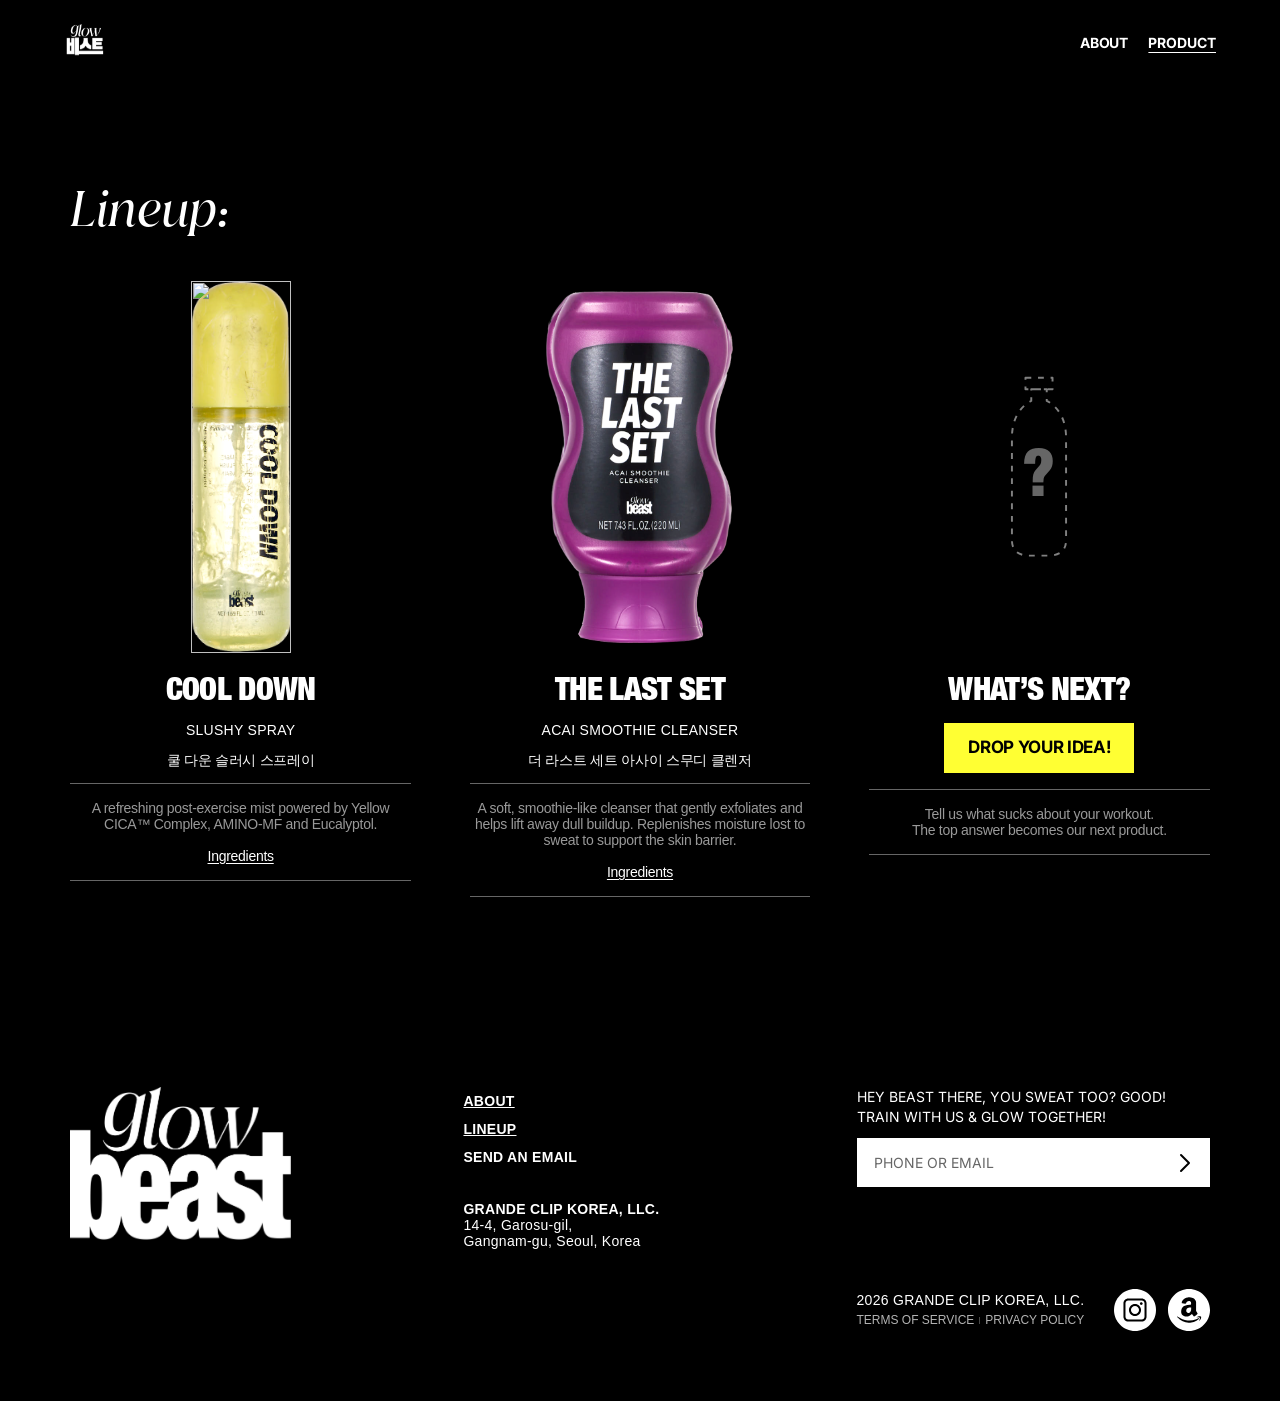
==== commit aebd8f48: "이 버전으로 업데이트 — 히어로 영상 교체 + Beast Solution 풀블리드 영상 섹션 + About/Lineup PC" ====
--- a/lineup.html
+++ b/lineup.html
@@ -6,10 +6,21 @@
   <title>Lineup — Glowbeast</title>
   <meta name="description" content="The Glowbeast lineup — Beast-grade active beauty products for people who sweat." />
   <meta name="theme-color" content="#000000" />
-  <link rel="icon" href="assets/logo.svg" type="image/svg+xml" />
+  <link rel="icon" href="assets/favicon.png" type="image/png" />
   <link rel="preconnect" href="https://fonts.googleapis.com" />
   <link rel="preconnect" href="https://fonts.gstatic.com" crossorigin />
   <link href="https://fonts.googleapis.com/css2?family=Archivo+Black&family=Playfair+Display:ital,wght@1,400;1,600&family=Inter:wght@400;500;700&display=swap" rel="stylesheet" />
+  <link rel="stylesheet" as="style" crossorigin href="https://cdn.jsdelivr.net/gh/orioncactus/pretendard@v1.3.9/dist/web/static/pretendard.css" />
+  <script>
+    (function(d) {
+      var config = {
+        kitId: 'mma0jnp',
+        scriptTimeout: 3000,
+        async: true
+      },
+      h=d.documentElement,t=setTimeout(function(){h.className=h.className.replace(/\bwf-loading\b/g,"")+" wf-inactive";},config.scriptTimeout),tk=d.createElement("script"),f=false,s=d.getElementsByTagName("script")[0],a;h.className+=" wf-loading";tk.src='https://use.typekit.net/'+config.kitId+'.js';tk.async=true;tk.onload=tk.onreadystatechange=function(){a=this.readyState;if(f||a&&a!="complete"&&a!="loaded")return;f=true;clearTimeout(t);try{Typekit.load(config)}catch(e){}};s.parentNode.insertBefore(tk,s)
+    })(document);
+  </script>
   <link rel="stylesheet" href="styles.css" />
 </head>
 <body class="lineup-page">
@@ -42,18 +53,15 @@
 
     <nav class="nav" aria-label="Primary" data-node-id="2889:284">
       <div class="nav-inner">
-        <a href="index.html" aria-label="Glowbeast home">
-          <img class="nav-logo" src="assets/logo.svg" alt="Glowbeast" />
+        <a href="index.html" aria-label="Glowbeast home" class="nav-logo-link">
+          <span class="nav-logo-flip">
+            <img class="nav-logo nav-logo--front" src="assets/Logo%20KR.png" alt="Glowbeast" />
+            <img class="nav-logo nav-logo--back" src="assets/logo.svg" alt="" aria-hidden="true" />
+          </span>
         </a>
         <div class="nav-menu" role="menubar">
-          <a href="index.html" role="menuitem">ABOUT</a>
-          <a href="lineup.html" role="menuitem" aria-current="page">LINEUP</a>
-          <button class="nav-lang" type="button" aria-label="Switch language">
-            EN
-            <svg viewBox="0 0 12 8" aria-hidden="true">
-              <path d="M1 1.5 L6 6.5 L11 1.5" stroke="currentColor" stroke-width="1.6" fill="none" stroke-linecap="round" stroke-linejoin="round" />
-            </svg>
-          </button>
+          <a href="about.html" role="menuitem">ABOUT</a>
+          <a href="lineup.html" role="menuitem" aria-current="page">PRODUCT</a>
         </div>
       </div>
     </nav>
@@ -62,9 +70,14 @@
   <main class="lineup-main">
 
     <!-- ========================================================= -->
+    <!-- Page title (Figma 3869:190 / 3869:188)                    -->
+    <!-- ========================================================= -->
+    <h1 class="lineup-title" data-scroll-reveal="typing" data-node-id="3869:188">Lineup:</h1>
+
+    <!-- ========================================================= -->
     <!-- Product 1: THE LAST SET (Figma 2889:283)                  -->
     <!-- ========================================================= -->
-    <section class="product" data-node-id="2889:283">
+    <section class="product" data-reveal-item data-node-id="2889:283">
       <div class="product-image-stack product-image-stack--last-set" data-node-id="3601:460">
         <img class="bottle-base" src="assets/glowbeast/crumpled%20bottle.png" alt="THE LAST SET cleanser bottle" data-node-id="3585:448" />
         <div class="bottle-overlay" data-node-id="3585:443">
@@ -80,6 +93,8 @@
         <p class="product-desc" data-node-id="3600:458">
           A soft, smoothie-like cleanser that gently exfoliates and helps lift away dull buildup. Replenishes moisture lost to sweat to support the skin barrier.
         </p>
+        <button class="product-ingredients-toggle" type="button" aria-expanded="false" aria-controls="ing-last-set">Ingredients</button>
+        <div class="product-ingredients" id="ing-last-set" hidden>Glycerin, Water, Sodium Cocoyl Glycinate, Silica, Lauryl Hydroxysultaine, Coco-Glucoside, Vitis Vinifera (Grape) Seed Powder, Chlorella Vulgaris Extract, Euterpe Oleracea Fruit Extract, Quillaja Saponaria Bark Extract, Hydroxypropyl Starch Phosphate, Sodium Lauroyl Glutamate, Decyl Glucoside, Caprylyl Glycol, Citric Acid, Cellulose, Dextrin, Acrylates/C10-30 Alkyl Acrylate Crosspolymer, Polyquaternium-7, Glucose, Sodium Cocoyl Isethionate, Sodium Chloride, Caprylic/Capric Triglyceride, Butylene Glycol, 1,2-Hexanediol, Fructooligosaccharides, Fructose, Sodium Phytate, Hydrogenated Lecithin, Ceramide NP, Ethylhexylglycerin, Butyl Avocadate, Dipotassium Phosphate, Acetyl Glutamine, Tocopherol, Cellulose Gum, Sodium Stearoyl Glutamate, Sodium Benzoate, Fragrance(Parfum), Gardenia Florida Fruit Extract</div>
         <hr class="product-divider" />
       </div>
     </section>
@@ -87,7 +102,7 @@
     <!-- ========================================================= -->
     <!-- Product 2: COOL DOWN (Figma 3617:38)                      -->
     <!-- ========================================================= -->
-    <section class="product" data-node-id="3617:38">
+    <section class="product" data-reveal-item data-node-id="3617:38">
       <div class="product-image-stack product-image-stack--cool-down" data-node-id="3621:64">
         <img class="bottle-base" src="assets/glowbeast/crumpled%20bottle%20-%20spray.png" alt="COOL DOWN slushy spray bottle" data-node-id="3621:66" />
         <div class="bottle-overlay" data-node-id="3621:63">
@@ -102,6 +117,32 @@
         <hr class="product-divider" />
         <p class="product-desc" data-node-id="3621:74">
           A refreshing post-exercise mist powered by Yellow CICA™ Complex, AMINO-MF and Eucalyptol.
+        </p>
+        <button class="product-ingredients-toggle" type="button" aria-expanded="false" aria-controls="ing-cool-down">Ingredients</button>
+        <div class="product-ingredients" id="ing-cool-down" hidden>Water, Propanediol, Glycerin, Erythritol, Glycereth-26, Xylitol, 2,3-Butanediol, 1,2-Hexanediol, Streptococcus Thermophilus Ferment, Lotus Corniculatus Seed Extract, Aloe Barbadensis Leaf Extract, Centella Asiatica Extract, Dioscorea Japonica Root Extract, Laminaria Japonica Extract, Ulmus Davidiana Root Extract, Viola Mandshurica Flower Extract, Citrus Limon (Lemon) Peel Oil, Pyrus Malus (Apple) Juice, Citrus Nobilis (Mandarin Orange) Peel Oil, Cynanchum Atratum Extract, Citrus Aurantium Dulcis (Orange) Peel Oil, Cymbopogon Schoenanthus Oil, Althaea Rosea Flower Extract, Pentylene Glycol, Butylene Glycol, Panthenol, Hydroxyethyl Urea, Gellan Gum, PPG-13-Decyltetradeceth-24, Calcium Chloride, Glyceryl Glucoside, Sodium Citrate, Ethylhexylglycerin, Allantoin, Citric Acid, Glucose, Tocopherol, Eucalyptol, Caprylic/Capric Triglyceride, Phosphatidylcholine, Ceramide NP, Glycine, Glutamic Acid, Serine, Alanine, Lysine, Arginine, Proline, Threonine, Limonene, Citral</div>
+        <hr class="product-divider" />
+      </div>
+    </section>
+
+    <!-- ========================================================= -->
+    <!-- Product 3: WHAT'S NEXT? — next-drop teaser (Figma 4914:1803) -->
+    <!-- ========================================================= -->
+    <section class="product product--next" data-reveal-item data-node-id="4914:1803">
+      <div class="product-image-stack product-next__symbol" aria-hidden="true">
+        <svg viewBox="0 0 120 200" fill="none" xmlns="http://www.w3.org/2000/svg" role="img" aria-label="Undecided next product">
+          <!-- dashed bottle silhouette: cap, neck, body -->
+          <path d="M46 8 H74 V20 H46 Z M52 20 H68 V32 C68 32 88 40 88 70 V176 C88 188 80 192 70 192 H50 C40 192 32 188 32 176 V70 C32 40 52 32 52 32 Z"
+                stroke="rgba(255,255,255,0.5)" stroke-width="2" stroke-dasharray="6 7" stroke-linejoin="round" />
+          <text x="60" y="130" text-anchor="middle" font-family="'Helvetica Neue Condensed','Archivo Black',Impact,sans-serif" font-weight="900" font-size="68" fill="rgba(255,255,255,0.4)">?</text>
+        </svg>
+      </div>
+
+      <div class="product-info">
+        <h2 class="product-name" data-node-id="4914:1809">WHAT&rsquo;S NEXT?</h2>
+        <a class="btn-yellow product-next-cta" href="mailto:official@glowbeast.co?subject=My%20next%20Glowbeast%20idea">DROP YOUR IDEA!</a>
+        <hr class="product-divider" />
+        <p class="product-desc" data-node-id="4914:1813">
+          Tell us what sucks about your workout.<br />The top answer becomes our next product.
         </p>
         <hr class="product-divider" />
       </div>
@@ -121,25 +162,43 @@
 
       <div class="footer-text">
         <nav class="footer-menu" aria-label="Footer">
-          <a href="index.html">ABOUT</a>
+          <a href="about.html">ABOUT</a>
           <a href="lineup.html">LINEUP</a>
+          <a href="mailto:hello@glowbeast.co">SEND AN EMAIL</a>
         </nav>
         <address class="footer-addr">
-          GRANDE CLIP PTE. LTD.<br />
-          1 RAFFLES PLACE,<br />
-          #36-02, ONE RAFFLES PLACE,<br />
-          SINGAPORE 048616
+          <strong class="footer-addr__co">Grande Clip Korea, LLC.</strong><br />
+          14-4, Garosu-gil,<br />
+          Gangnam-gu, Seoul, Korea
         </address>
+      </div>
+
+      <!-- PC footer signup (Figma 4757:1232) — hidden on mobile via CSS.
+           Modal logic mirrors index.html. -->
+      <div class="footer-signup">
+        <p class="footer-signup__lead">
+          HEY BEAST THERE, YOU SWEAT TOO? GOOD!<br />
+          TRAIN WITH US &amp; GLOW TOGETHER!
+        </p>
+        <form class="footer-signup__form" id="footer-signup-form" action="#" method="post" novalidate>
+          <label class="sr-only" for="footer-signup-contact">Email</label>
+          <input class="footer-signup__input" id="footer-signup-contact" type="email" name="email" placeholder="PHONE OR EMAIL" autocomplete="email" required />
+          <button class="footer-signup__cta" type="submit" aria-label="Submit">
+            <svg viewBox="0 0 32 32" aria-hidden="true" focusable="false">
+              <path d="M12 8 L20 16 L12 24" stroke="currentColor" stroke-width="2" fill="none" stroke-linecap="round" stroke-linejoin="round" />
+            </svg>
+          </button>
+        </form>
       </div>
 
       <div class="footer-bottom">
         <div class="legal">
-          2026 glowbeast All rights reserved.
-          <div class="small">
-            <span>Terms of Service</span>
+          <p class="legal-copy">2026 GRANDE CLIP KOREA, LLC.</p>
+          <p class="legal-links">
+            <span>TERMS OF SERVICE</span>
             <span class="sep" aria-hidden="true"></span>
-            <span>Privacy Policy</span>
-          </div>
+            <span>PRIVACY POLICY</span>
+          </p>
         </div>
         <div class="footer-socials">
           <a href="#" aria-label="Instagram"><img src="assets/icon-instagram.svg" alt="" /></a>
@@ -149,5 +208,216 @@
     </div>
   </footer>
 
+  <!-- Signup success modal — shown after valid email submit (PC footer form) -->
+  <div class="modal" id="signup-modal" role="dialog" aria-modal="true" aria-labelledby="signup-modal-title" hidden>
+    <div class="modal__backdrop" data-modal-close></div>
+    <div class="modal__card">
+      <p class="modal__title" id="signup-modal-title">등록되었습니다</p>
+      <p class="modal__body">Welcome, Beast.<br/>First access 메일을 보내드릴게요.</p>
+      <button class="btn-yellow modal__cta" type="button" data-modal-close>OK</button>
+    </div>
+  </div>
+
+  <!-- =========================================================
+       Interactions — unified baseline (matches index.html home)
+       1) Typewriter reveal for [data-scroll-reveal="typing"]
+       2) Stagger fade-up for [data-reveal-item] siblings of typing title
+       3) Footer logo IntersectionObserver intro
+       ========================================================= -->
+  <script>
+    (function () {
+      const REDUCE = window.matchMedia('(prefers-reduced-motion: reduce)').matches;
+
+      // ---------- Typewriter reveal ----------
+      const targets = document.querySelectorAll('[data-scroll-reveal="typing"]');
+      const items = [];
+      targets.forEach((el) => {
+        const text = el.textContent;
+        el.textContent = '';
+        const chars = [];
+        for (const c of text) {
+          if (c === '\n') {
+            el.appendChild(document.createElement('br'));
+          } else {
+            const span = document.createElement('span');
+            span.className = 'ch';
+            span.textContent = c;
+            el.appendChild(span);
+            chars.push(span);
+          }
+        }
+        items.push({ el, chars, staggered: false });
+      });
+
+      function triggerStagger(titleEl) {
+        const section = titleEl.closest('main') || document;
+        const reveals = section.querySelectorAll('[data-reveal-item]');
+        reveals.forEach((node, i) => {
+          setTimeout(() => node.classList.add('is-revealed'), i * 120);
+        });
+      }
+
+      if (items.length && !REDUCE) {
+        let ticking = false;
+        function update() {
+          const vh = window.innerHeight;
+          const startY = vh * 1.0;
+          const endY = vh * 0.2;
+          const span = startY - endY;
+          items.forEach((item) => {
+            const top = item.el.getBoundingClientRect().top;
+            const raw = (startY - top) / span;
+            const p = Math.min(1, Math.max(0, raw));
+            const visibleCount = Math.round(p * item.chars.length);
+            for (let i = 0; i < item.chars.length; i++) {
+              const shouldShow = i < visibleCount;
+              const isShown = item.chars[i].classList.contains('is-visible');
+              if (shouldShow !== isShown) item.chars[i].classList.toggle('is-visible', shouldShow);
+            }
+            if (p >= 1 && !item.staggered) {
+              item.staggered = true;
+              triggerStagger(item.el);
+            }
+          });
+          ticking = false;
+        }
+        window.addEventListener('scroll', () => {
+          if (!ticking) { requestAnimationFrame(update); ticking = true; }
+        }, { passive: true });
+        window.addEventListener('resize', update);
+        update();
+      } else if (items.length && REDUCE) {
+        items.forEach(({ chars }) => chars.forEach((c) => c.classList.add('is-visible')));
+        document.querySelectorAll('[data-reveal-item]').forEach((n) => n.classList.add('is-revealed'));
+      }
+
+      // ---------- Scroll-linked bottle reveal (clean → crumpled) ----------
+      // Each .product-image-stack has its own per-card scroll window. Progress
+      // ramps 0→1 as the page scroll passes through that window, clipping the
+      // .bottle-overlay (clean bottle) from the top down to reveal the
+      // .bottle-base (crumpled bottle) behind.
+      //
+      // Window: startScroll = max(0, absTop - vh*0.3),  endScroll = absTop + h*0.3.
+      // max(0, …) guarantees the first card sits at progress=0 on page load
+      // even though it's above the fold — earlier rect.top-only formula gave
+      // progress ≈ 0.6 at load and hid the clean bottle.
+      const bottleOverlays = document.querySelectorAll('.product-image-stack .bottle-overlay');
+      if (bottleOverlays.length && !REDUCE) {
+        const stackData = [];
+        function recordStacks() {
+          stackData.length = 0;
+          bottleOverlays.forEach((overlay) => {
+            const stack = overlay.closest('.product-image-stack');
+            if (!stack) return;
+            const rect = stack.getBoundingClientRect();
+            stackData.push({
+              overlay,
+              absTop: rect.top + window.scrollY,
+              height: stack.offsetHeight,
+            });
+          });
+        }
+        let bTicking = false;
+        function updateBottleReveal() {
+          const vh = window.innerHeight;
+          const scrollY = window.scrollY;
+          stackData.forEach(({ overlay, absTop, height }) => {
+            const startScroll = Math.max(0, absTop - vh * 0.3);
+            const endScroll = absTop + height * 0.3;
+            const range = endScroll - startScroll;
+            if (range <= 0) return;
+            const raw = (scrollY - startScroll) / range;
+            const progress = Math.min(1, Math.max(0, raw));
+            overlay.style.setProperty('--reveal-progress', progress.toFixed(3));
+          });
+          bTicking = false;
+        }
+        recordStacks();
+        window.addEventListener('load', () => { recordStacks(); updateBottleReveal(); });
+        window.addEventListener('resize', () => { recordStacks(); updateBottleReveal(); });
+        window.addEventListener('scroll', () => {
+          if (!bTicking) { requestAnimationFrame(updateBottleReveal); bTicking = true; }
+        }, { passive: true });
+        updateBottleReveal();
+      } else if (bottleOverlays.length && REDUCE) {
+        bottleOverlays.forEach((o) => o.style.setProperty('--reveal-progress', '0'));
+      }
+
+      // ---------- Footer logo intro ----------
+      const footerLogo = document.querySelector('.footer-logo');
+      if (footerLogo) {
+        if (REDUCE) {
+          footerLogo.classList.add('is-revealed');
+        } else {
+          const flio = new IntersectionObserver((entries) => {
+            entries.forEach((entry) => {
+              if (entry.isIntersecting) {
+                footerLogo.classList.add('is-revealed');
+                flio.disconnect();
+              }
+            });
+          }, { threshold: 0.3 });
+          flio.observe(footerLogo);
+        }
+      }
+
+      // ---------- Ingredients accordion ----------
+      // Click "Ingredients" to expand/collapse the full list under each product.
+      document.querySelectorAll('.product-ingredients-toggle').forEach((btn) => {
+        const panel = document.getElementById(btn.getAttribute('aria-controls'));
+        if (!panel) return;
+        panel.hidden = false; // JS takes over; CSS keeps it collapsed until .is-open
+        btn.addEventListener('click', () => {
+          const open = panel.classList.toggle('is-open');
+          btn.setAttribute('aria-expanded', String(open));
+        });
+      });
+    })();
+  </script>
+
+  <script>
+    // Signup form (PC footer): validate email → success modal. Mirrors index.html.
+    (function () {
+      const modal = document.getElementById('signup-modal');
+      if (!modal) return;
+      const EMAIL = /^[^\s@]+@[^\s@]+\.[^\s@]+$/;
+      let lastInput = null;
+      const openModal = () => {
+        modal.hidden = false;
+        const cta = modal.querySelector('.modal__cta');
+        if (cta) cta.focus();
+      };
+      const closeModal = () => {
+        modal.hidden = true;
+        if (lastInput) lastInput.focus();
+      };
+      function attachForm(formId, inputId) {
+        const form  = document.getElementById(formId);
+        const input = document.getElementById(inputId);
+        if (!form || !input) return;
+        form.addEventListener('submit', (e) => {
+          e.preventDefault();
+          const v = (input.value || '').trim();
+          if (!EMAIL.test(v)) {
+            input.setCustomValidity('이메일 형식으로 입력해주세요');
+            input.reportValidity();
+            input.addEventListener('input', () => input.setCustomValidity(''), { once: true });
+            return;
+          }
+          lastInput = input;
+          openModal();
+          form.reset();
+        });
+      }
+      attachForm('footer-signup-form', 'footer-signup-contact');
+      modal.addEventListener('click', (e) => {
+        if (e.target.closest('[data-modal-close]')) closeModal();
+      });
+      document.addEventListener('keydown', (e) => {
+        if (e.key === 'Escape' && !modal.hidden) closeModal();
+      });
+    })();
+  </script>
+
 </body>
 </html>
--- a/styles.css
+++ b/styles.css
@@ -47,6 +47,20 @@
   --gutter: 16px;
   --section-pad-y: 120px;
   --section-gap: 80px;
+
+  /* Apple-influenced body cadence (ref: references/DESIGN-apple.md).
+     Applied only to paragraph copy — UI/captions keep 14px Glowbeast cadence. */
+  --text-body-size: 17px;
+  --text-body-leading: 1.47;
+  --text-body-tracking: -0.374px;
+
+  /* Single product shadow — reserved for product imagery only.
+     Apple's exact value; never used on cards, buttons, or text. */
+  --shadow-product: rgba(0, 0, 0, 0.22) 3px 5px 30px 0;
+
+  /* Radius scale — pill kept absent intentionally (Glowbeast raw geometry). */
+  --radius-card: 18px;
+  --radius-sm: 8px;
 }
 
 * { box-sizing: border-box; }
@@ -124,6 +138,37 @@
   width: 100%;
 }
 .nav-logo { height: 32px; width: auto; }
+/* Logo flip — EN logo.svg ↔ KR Logo KR.png, rotateY 카드 플립 (~3s/면) */
+.nav-logo-link { perspective: 600px; display: inline-block; }
+.nav-logo-flip {
+  position: relative;
+  display: inline-block;
+  width: 46px;            /* EN 32×1.44≈46, KR 32×1.35≈43 — 46 기준 */
+  height: 32px;
+  transform-style: preserve-3d;
+  /* 1s lead-in showing KR (front), then flip; thereafter 3s per face.
+     `both` fill holds the 0% (KR) pose during the 1s delay. */
+  animation: nav-logo-flip 6s infinite 1s both;
+  will-change: transform;
+}
+.nav-logo--front,
+.nav-logo--back {
+  position: absolute;
+  top: 0;
+  left: 0;
+  height: 32px;
+  width: auto;
+  -webkit-backface-visibility: hidden;
+  backface-visibility: hidden;
+}
+.nav-logo--back { transform: rotateY(180deg); }
+@keyframes nav-logo-flip {
+  0%   { transform: rotateY(0deg); }    /* KR (held through the 1s lead-in) */
+  8%   { transform: rotateY(180deg); }  /* flip KR → EN */
+  50%  { transform: rotateY(180deg); }  /* hold EN (~3s) */
+  58%  { transform: rotateY(360deg); }  /* flip EN → KR */
+  100% { transform: rotateY(360deg); }  /* hold KR (~3s), loops to 0deg seamlessly */
+}
 .nav-menu {
   display: flex;
   align-items: center;
@@ -159,8 +204,10 @@
   padding: var(--section-pad-y) var(--gutter);
   width: 100%;
 }
-.section--white { background: var(--bg-white); color: var(--text-black); border-top: 1px solid var(--bg-black); }
-.section--black { background: var(--bg-black); color: var(--text-white); border-top: 1px solid var(--bg-black); }
+/* Tiles touch edge-to-edge — the surface color change IS the divider.
+   (Apple "alternating tile" principle, ref: references/DESIGN-apple.md) */
+.section--white { background: var(--bg-white); color: var(--text-black); }
+.section--black { background: var(--bg-black); color: var(--text-white); }
 
 .section-title {
   font-family: var(--font-display);
@@ -277,12 +324,27 @@
   width: 100%;
   height: 877px;
   overflow: hidden;
-  background: #111;
+  background: #000;
+}
+/* Hero motion video (replaces the static bg/cutout/wordmark layers). Fills the
+   hero on mobile (portrait source covers the portrait hero); on PC it is
+   letterboxed (contain) so the vertical frame isn't cropped. */
+.hero-video {
+  position: absolute;
+  inset: 0;
+  width: 100%;
+  height: 100%;
+  object-fit: cover;
+  background: #000;
+  pointer-events: none;
+  z-index: 0;
 }
 /* Hero assets (1206×2631) are pre-cropped to match the 402×877 hero aspect
    (≈ 0.458). `object-fit: cover` fills the hero without further offset — the
    composition (gloves at corners, model centered) is baked into the asset.
-   Background fades in shortly after the foreground cutout starts falling. */
+   Foreground cutout (.hero-bg-front) is fully visible from page entry. Only
+   wordmarks drop in; background (.hero-bg = Figma `hero-bg-behind`) fades in
+   after wordmarks land (t≈1.5s) — "스윽" reveal. */
 .hero-bg {
   position: absolute;
   inset: 0;
@@ -295,14 +357,15 @@
   will-change: opacity;
 }
 .hero-bg.is-fading-in {
-  animation: hero-bg-fadein 0.50s linear 0.20s forwards;
+  animation: hero-bg-fadein 0.80s ease 1.50s forwards;
 }
 @keyframes hero-bg-fadein {
   from { opacity: 0; }
   to   { opacity: 1; }
 }
-/* Foreground cutout — overlays the wordmarks so they land behind the subject.
-   Slides in from above on page entry (no bounce, no squash). */
+/* Foreground cutout (Figma `hero-bg-front`) — overlays the wordmarks so they
+   land behind the subject. On page entry: fades in (opacity 0→1) while
+   dropping 50px from above (translate -50px → 0). Wordmarks land afterwards. */
 .hero-bg-front {
   position: absolute;
   inset: 0;
@@ -312,14 +375,14 @@
   pointer-events: none;
   z-index: 3;
   opacity: 0;
-  transform: translate3d(0, -100%, 0);
+  transform: translate3d(0, -50px, 0);
   will-change: opacity, transform;
 }
 .hero-bg-front.is-dropping {
-  animation: hero-front-drop 0.55s cubic-bezier(0.33, 0, 0.5, 1) 0s forwards;
+  animation: hero-front-drop 0.45s cubic-bezier(0.7, 0, 0.84, 0) 0s forwards;
 }
 @keyframes hero-front-drop {
-  from { opacity: 0; transform: translate3d(0, -100%, 0); }
+  from { opacity: 0; transform: translate3d(0, -50px, 0); }
   to   { opacity: 1; transform: translate3d(0,    0,  0); }
 }
 @media (prefers-reduced-motion: reduce) {
@@ -422,48 +485,67 @@
    (Inspired by x2ycreative.com Services interaction)
    ========================================================= */
 
-.after-sweat { padding-bottom: 0; }
-.after-sweat .section-title { margin-bottom: 60px; }
-
-.stacking-cards {
-  display: flex;
-  flex-direction: column;
-  width: 100%;
-}
-
-.stack-card {
+.after-sweat { padding: 0; }
+
+/* Pinned-stage sticky stack (mobile). The stage stays fixed to the viewport for
+   the whole .workout-track scroll length while the cards slide up into a pile
+   (positions driven by JS scroll progress). The title sits pinned at the top of
+   the stage. When the track ends the stage un-pins, so the ENTIRE pile (title +
+   all stacked cards) lifts up together — no per-card cover-while-leaving. PC
+   dissolves these wrappers (display:contents) and keeps its own sticky grid. */
+.workout-track { position: relative; }
+.workout-stage {
   position: sticky;
   top: 0;
-  width: 100%;
+  height: 100vh;
+  overflow: hidden;
+  padding: 0 var(--gutter);
+  box-sizing: border-box;
+}
+.workout-stage .section-title {
+  position: relative;
+  margin: 0;
+  padding: 56px 0 20px;
+}
+
+.stacking-cards {
+  position: relative;
+  width: 100%;
+}
+
+.stack-card {
+  position: absolute;
+  left: 0;
+  right: 0;
+  top: 0;
   background: var(--bg-black);
-  display: flex;
-  justify-content: flex-end;
-}
-.stack-card--first { border-top: 1px solid var(--text-white); }
+  will-change: transform;
+}
 
 .stack-card__inner {
   width: 100%;
-  padding: 40px 0 120px;
+  padding: 12px 0; /* Figma 4757:911 — py-12 per row */
   display: flex;
   flex-direction: column;
   align-items: flex-end;
-  gap: 12px;
+  gap: 24px; /* Figma 4757:911 gap-24 between heading / desc / image (open) */
   border-top: 1px solid var(--text-white);
 }
-.stack-card--first .stack-card__inner { border-top: 0; } /* outer border already drawn */
-
-/* Mobile: number on its own line, then the title (which itself wraps to two lines).
-   Same wrapper is restyled inline on PC for "01. HEAT SPIKES" single-line. */
+.stack-card:last-child .stack-card__inner { border-bottom: 1px solid var(--text-white); }
+
+/* Heading: single horizontal row — title (one line) + superscript num, then the
+   small KR subtitle to its right. Dimmed to 40% until the card is open. */
 .stack-card__heading {
   width: 100%;
   display: flex;
-  flex-direction: column;
-  gap: 12px;
-}
-
-/* Number label and title (Figma 3089:54 sync — 32px / 30px line, color tints):
-   numbers in #777 muted grey, titles in white, descriptions in #999. */
-.stack-card__num,
+  flex-direction: row;
+  align-items: flex-start;
+  gap: 4px;
+  opacity: 0.4;
+  transition: opacity 320ms ease;
+}
+.stack-card.is-open .stack-card__heading { opacity: 1; }
+
 .stack-card__title {
   font-family: var(--font-heading);
   font-weight: 900;
@@ -471,28 +553,69 @@
   line-height: 30px;
   letter-spacing: -0.02em;
   margin: 0;
-  width: 100%;
-  text-align: left;
-  white-space: pre-line;
   color: var(--text-white);
-}
-.stack-card__num { color: #777; }
-/* Description: fixed 185px wide (Figma) — narrow column anchored to the right side. */
+  white-space: nowrap;
+  flex: 0 0 auto;
+}
+/* Superscript index (Figma — Roboto Condensed Regular, raised) */
+.stack-card__num {
+  font-weight: 400;
+  font-size: 0.5em;
+  vertical-align: super;
+  margin-left: 4px;
+  color: var(--text-white);
+}
+
+/* Korean subtitle — Pretendard Medium 12px, sits right of the title and wraps. */
+.stack-card__kr {
+  font-family: 'Pretendard', 'Noto Sans KR', 'Apple SD Gothic Neo', sans-serif;
+  font-weight: 500;
+  font-size: 12px;
+  line-height: 1.25;
+  margin: 5px 0 0; /* nudge KR down to better align with the title cap height */
+  color: var(--text-white);
+  flex: 0 1 auto;
+  min-width: 0;
+  align-self: flex-start;
+}
+
+/* Body (description + image). Always occupies its full height (so the layout
+   never reflows → no scroll jumps), but stays invisible until its card becomes
+   the active one, then fades + slides in — the "opening" animation that plays
+   when you scroll to a card. Pile cards above keep it hidden (and are covered
+   anyway); below cards keep it hidden so only their heading row shows. */
+.stack-card__body {
+  width: 100%;
+  display: flex;
+  flex-direction: column;
+  align-items: flex-end;
+  gap: 24px;
+  opacity: 0;
+  transform: translateY(16px);
+  transition: opacity 450ms ease, transform 520ms cubic-bezier(0.2, 0.7, 0.2, 1);
+}
+.stack-card.is-open .stack-card__body {
+  opacity: 1;
+  transform: none;
+}
+
+/* Description — full-width, Helvetica Neue Regular 16px / #999 (Figma 4877:609). */
 .stack-card__desc {
   font-family: var(--font-body);
   font-weight: 400;
   font-size: 16px;
-  line-height: 1.4;
-  margin: 0;
-  width: 185px;
-  max-width: 100%;
+  line-height: 1.3;
+  letter-spacing: 0;
+  margin: 0;
+  width: 100%;
   text-align: left;
   color: #999;
   opacity: 1;
+  white-space: nowrap; /* keep each description on one line (mobile) */
 }
 
 .stack-card__img {
-  height: 480px;
+  height: 368px; /* Figma 4877:607 */
   width: 100%;
   background: #1a1a1a;
   overflow: hidden;
@@ -512,9 +635,10 @@
   object-fit: cover;
 }
 
-/* Reduce motion: disable sticky stacking */
+/* Reduce motion: headings bright, bodies shown without the slide/fade. */
 @media (prefers-reduced-motion: reduce) {
-  .stack-card { position: static; top: auto; }
+  .stack-card__heading { opacity: 1; }
+  .stack-card__body { opacity: 1; transform: none; transition: none; }
 }
 
 /* =========================================================
@@ -557,8 +681,9 @@
 }
 .mission-belief {
   font-family: var(--font-body);
-  font-size: 14px;
-  line-height: 20px;
+  font-size: var(--text-body-size);
+  line-height: var(--text-body-leading);
+  letter-spacing: var(--text-body-tracking);
   opacity: 0.7;
   text-align: center;
   margin: 0;
@@ -568,20 +693,87 @@
    Page 1 — "The Beast Solution:"
    ========================================================= */
 
-.solution .section-title { color: var(--text-white); }
+/* Full-bleed brand-video feature section: 800px tall, video cover background,
+   title pinned near the top, the 6 category blocks whooshing across the centre. */
 .solution {
+  position: relative;
+  height: 800px;
+  padding: 0;
+  overflow: hidden;
+}
+.solution-video {
+  position: absolute;
+  inset: 0;
+  width: 100%;
+  height: 100%;
+  object-fit: cover;
+  z-index: 0;
+}
+.solution .section-title {
+  position: relative;
+  z-index: 2;
+  margin: 120px 0 0;          /* title top spacing per spec */
+  padding: 0 var(--gutter);
+  color: var(--text-white);
+}
+
+/* Text labels — a separate layer in front that whooshes across right→left. */
+.solution-labels {
+  position: absolute;
+  inset: 0;
+  z-index: 2;
+  overflow: hidden;
+  display: flex;
+  align-items: center;
+  pointer-events: none;       /* decorative text — never blocks the CTA */
+}
+.solution-labeltrack {
+  display: flex;
+  align-items: center;
+  width: max-content;
+  animation: solution-whoosh 12s infinite;
+  will-change: transform;
+}
+.solution-label {
+  flex: 0 0 100vw;            /* one full screen-width per category, text centred */
   display: flex;
   flex-direction: column;
-  gap: 80px;
-  align-items: stretch;
-}
-.solution .scroll-x {
-  padding-bottom: 8px;
-  gap: 12px;
-  margin-right: calc(var(--gutter) * -1);
+  align-items: center;
+  gap: 8px;
+  text-align: center;
+  white-space: nowrap;
+  text-shadow: 0 2px 18px rgba(0, 0, 0, 0.45); /* legible over the video */
+}
+/* Each label whooshes to the centre, holds (잠깐 멈춤), then whooshes to the next.
+   translateX is in % of the track (12 slots) so it's size-independent: one slot
+   = 100%/12 ≈ 8.333%; six steps = −50% (clones make the loop seamless). The
+   cubic-bezier on each hold→move segment makes the pass snappy. */
+@keyframes solution-whoosh {
+  0%      { transform: translateX(0); }
+  11.66%  { transform: translateX(0);          animation-timing-function: cubic-bezier(0.7, 0, 0.3, 1); }
+  16.66%  { transform: translateX(-8.333%); }
+  28.33%  { transform: translateX(-8.333%);    animation-timing-function: cubic-bezier(0.7, 0, 0.3, 1); }
+  33.33%  { transform: translateX(-16.666%); }
+  45%     { transform: translateX(-16.666%);   animation-timing-function: cubic-bezier(0.7, 0, 0.3, 1); }
+  50%     { transform: translateX(-25%); }
+  61.66%  { transform: translateX(-25%);        animation-timing-function: cubic-bezier(0.7, 0, 0.3, 1); }
+  66.66%  { transform: translateX(-33.333%); }
+  78.33%  { transform: translateX(-33.333%);    animation-timing-function: cubic-bezier(0.7, 0, 0.3, 1); }
+  83.33%  { transform: translateX(-41.666%); }
+  95%     { transform: translateX(-41.666%);    animation-timing-function: cubic-bezier(0.7, 0, 0.3, 1); }
+  100%    { transform: translateX(-50%); }
+}
+@media (prefers-reduced-motion: reduce) {
+  .solution-layer { animation: none; opacity: 0; }
+  .solution-layer:nth-of-type(1) { opacity: 1; }
+  .solution-labeltrack { animation: none; }
 }
 .solution-cta {
-  align-self: center;
+  position: absolute;
+  left: 50%;
+  bottom: 48px;
+  transform: translateX(-50%);
+  z-index: 2;
   display: inline-flex;
   align-items: center;
   justify-content: center;
@@ -595,87 +787,185 @@
   min-height: 50px;
   text-decoration: none;
 }
-.category-card {
-  width: 308px;
-  height: 306px;
-  border: 1px solid var(--bg-black);
-  background: var(--bg-black);
+
+/* Each card = one 180×240 graphic+text panel, laid flush in the sliding track.
+   The window rounds/clips the overall view, so cards themselves are square. */
+.solution-card {
   position: relative;
+  flex: 0 0 180px;
+  width: 180px;
+  height: 240px;
   overflow: hidden;
+  isolation: isolate; /* keep the overlay blend local to the card */
+  color: #000;
+  background-color: #5ed53e;
+  background-repeat: no-repeat;
+  background-size: 100% 100%;
+  background-position: 50% 50%;
+}
+
+/* Flowing gradient: pan the oversized gradient back and forth, each card on its
+   own cadence so the row feels alive rather than synced. */
+@keyframes solution-flow {
+  0%, 100% { background-position: 0% 50%; }
+  50%      { background-position: 100% 50%; }
+}
+.solution-card:nth-child(2n) { animation-duration: 10.6s; animation-delay: -3.1s; }
+.solution-card:nth-child(3n) { animation-duration: 8.2s;  animation-delay: -5.4s; }
+.solution-card:nth-child(5n) { animation-duration: 11.3s; animation-delay: -1.7s; }
+
+/* Abstract moving light & shadow: free-floating bright and dark blobs that drift,
+   rotate and swell along irregular paths. Two layers (::before/::after) with
+   different durations never re-sync, so the light/dark pattern feels organic.
+   `overlay` blend keeps the theme hue. */
+.solution-card::before,
+.solution-card::after {
+  content: "";
+  position: absolute;
+  inset: -40%;
+  z-index: 0;
+  pointer-events: none;
+  mix-blend-mode: overlay;
+  will-change: transform;
+}
+.solution-card::before {
+  background:
+    radial-gradient(36% 36% at 28% 30%, rgba(255, 255, 255, 1) 0%, rgba(255, 255, 255, 0) 62%),
+    radial-gradient(42% 42% at 74% 74%, rgba(0, 0, 0, 0.95) 0%, rgba(0, 0, 0, 0) 66%);
+  animation: solution-blob-a 9s ease-in-out infinite;
+}
+.solution-card::after {
+  background:
+    radial-gradient(34% 34% at 74% 22%, rgba(255, 255, 255, 0.98) 0%, rgba(255, 255, 255, 0) 62%),
+    radial-gradient(40% 40% at 24% 78%, rgba(0, 0, 0, 0.9) 0%, rgba(0, 0, 0, 0) 66%);
+  animation: solution-blob-b 12.5s ease-in-out infinite;
+}
+@keyframes solution-blob-a {
+  0%   { transform: translate(-14%, -9%)  rotate(0deg)   scale(1.05); }
+  30%  { transform: translate(11%, -13%)  rotate(46deg)  scale(1.24); }
+  62%  { transform: translate(-9%, 13%)   rotate(-34deg) scale(1.12); }
+  100% { transform: translate(-14%, -9%)  rotate(0deg)   scale(1.05); }
+}
+@keyframes solution-blob-b {
+  0%   { transform: translate(12%, 11%)   rotate(0deg)   scale(1.1); }
+  35%  { transform: translate(-13%, 7%)   rotate(-56deg) scale(1.28); }
+  68%  { transform: translate(9%, -12%)   rotate(38deg)  scale(1.04); }
+  100% { transform: translate(12%, 11%)   rotate(0deg)   scale(1.1); }
+}
+.solution-card:nth-child(2n)::before { animation-duration: 10.4s; animation-delay: -3.2s; }
+.solution-card:nth-child(2n)::after  { animation-duration: 9.6s;  animation-delay: -5s; }
+.solution-card:nth-child(3n)::before { animation-duration: 7.8s;  animation-delay: -4.4s; }
+.solution-card:nth-child(3n)::after  { animation-duration: 13.7s; animation-delay: -2.1s; }
+.solution-card:nth-child(5n)::before { animation-duration: 11.2s; animation-delay: -1.3s; }
+
+/* Per-category aurora palettes — each card reads clearly as ONE theme colour
+   (recreated in CSS so they can animate). Kept light enough for black text. */
+/* Thermal-camera look — a white-hot core blooms out through the saturated theme
+   hue into near-black edges, so each card has strong value (brightness) contrast.
+   The bright spot sits slightly above centre; the label centres over it. */
+.solution-card--soothing { /* 진정 — green */
+  background-color: #051208;
+  background-image:
+    radial-gradient(68% 58% at 50% 44%,
+      #ffffff 0%, #e6ffa6 9%, #9cff3a 22%, #34e23f 40%, #119a3a 58%, #0a4f23 76%, #051208 100%);
+}
+.solution-card--hydration { /* 수분 — sky blue */
+  background-color: #040f1f;
+  background-image:
+    radial-gradient(68% 58% at 50% 44%,
+      #ffffff 0%, #c6f0ff 9%, #5fd0ff 22%, #28a6f7 40%, #1f6fe6 58%, #103a86 76%, #040f1f 100%);
+}
+.solution-card--elasticity { /* 탄력 — red */
+  background-color: #1c0405;
+  background-image:
+    radial-gradient(68% 58% at 50% 44%,
+      #ffffff 0%, #ffe7b0 9%, #ff9a4a 22%, #ff5236 40%, #e51d3a 58%, #780f22 76%, #1c0405 100%);
+}
+.solution-card--recovery { /* 회복 — yellow */
+  background-color: #1c1404;
+  background-image:
+    radial-gradient(68% 58% at 50% 44%,
+      #ffffff 0%, #fff6bf 9%, #ffe35a 22%, #ffc81f 40%, #ff9e12 58%, #8a5a0c 76%, #1c1404 100%);
+}
+.solution-card--purifying { /* 항균항염 — orange */
+  background-color: #1c0e04;
+  background-image:
+    radial-gradient(68% 58% at 50% 44%,
+      #ffffff 0%, #ffeaa0 9%, #ffc04a 22%, #ff8a1f 40%, #ff5512 58%, #8a3308 76%, #1c0e04 100%);
+}
+.solution-card--antioxidant { /* 항산화 — purple */
+  background-color: #100420;
+  background-image:
+    radial-gradient(68% 58% at 50% 44%,
+      #ffffff 0%, #f0d6ff 9%, #c98bff 22%, #9a4ce8 40%, #6c2fd6 58%, #340f7a 76%, #100420 100%);
+}
+
+.solution-card__txt {
+  position: absolute;
+  top: 42px;
+  left: 0;
+  right: 0;
+  z-index: 2;
   display: flex;
   flex-direction: column;
   align-items: center;
-  justify-content: center;
-  padding: 24px 16px;
+  gap: 1.8px;
   text-align: center;
-  color: var(--text-white);
-}
-.category-card .cat-bg {
-  position: absolute;
-  inset: 0;
-  width: 100%;
-  height: 100%;
-  object-fit: cover;
-  opacity: 0.9;
-  transform-origin: center;
-  /* Slight base scale so asymmetric scale + translate never expose card edges */
-  animation: blob-pulse 9s ease-in-out infinite;
-  will-change: transform;
-}
-
-/* Organic, non-synchronous "energy" motion: each card breathes on its own
-   timing so the 6 cards together feel alive instead of marching in sync. */
-@keyframes blob-pulse {
-  0%, 100% { transform: scale(1.08, 1.08) translate(0%, 0%)     rotate(0deg); }
-  20%      { transform: scale(1.14, 1.04) translate(-1%, -1.5%) rotate(2deg); }
-  40%      { transform: scale(1.05, 1.12) translate(1.5%, 1%)   rotate(-1.5deg); }
-  60%      { transform: scale(1.12, 1.06) translate(-0.5%, 1.5%) rotate(1deg); }
-  80%      { transform: scale(1.06, 1.10) translate(1%, -1%)    rotate(-2deg); }
-}
-.category-card:nth-child(1) .cat-bg { animation-duration:  8.5s; animation-delay: -0.4s; }
-.category-card:nth-child(2) .cat-bg { animation-duration: 10.2s; animation-delay: -2.1s; }
-.category-card:nth-child(3) .cat-bg { animation-duration:  7.8s; animation-delay: -4.5s; }
-.category-card:nth-child(4) .cat-bg { animation-duration: 11.4s; animation-delay: -1.3s; }
-.category-card:nth-child(5) .cat-bg { animation-duration:  9.1s; animation-delay: -3.7s; }
-.category-card:nth-child(6) .cat-bg { animation-duration:  8.0s; animation-delay: -5.2s; }
-
-@media (prefers-reduced-motion: reduce) {
-  .category-card .cat-bg { animation: none; }
-}
-.category-card .cat-content {
-  position: relative;
-  z-index: 1;
-  display: flex;
-  flex-direction: column;
-  align-items: center;
-  gap: 8px;
-}
-.category-card .cat-title {
+}
+.solution-card__title {
   font-family: var(--font-heading);
   font-weight: 900;
-  font-size: 40px;
+  font-size: 40px;          /* match live .cat-title */
   line-height: 1;
-  color: var(--bg-black);
-  margin: 0;
-}
-.category-card .cat-subtitle {
-  font-family: "Pretendard", "Apple SD Gothic Neo", system-ui, sans-serif;
-  font-style: normal;
-  font-weight: 400;
-  font-size: 17px;
-  color: var(--bg-black);
-  margin: 0;
-}
-.category-card .cat-ingredients {
+  color: #fff;
+  margin: 0;
+  white-space: nowrap;
+}
+.solution-card__kr {
+  font-family: 'Pretendard', 'Noto Sans KR', 'Apple SD Gothic Neo', sans-serif;
+  font-weight: 700;
+  font-size: 20px;          /* match live .cat-subtitle */
+  letter-spacing: -0.2px;
+  color: #fff;
+  margin: 0;
+}
+.solution-card__ing {
   font-family: var(--font-body);
-  font-size: 12px;
-  color: var(--text-white);
+  font-size: 13px;
+  line-height: 1.5;
+  letter-spacing: 0.2px;
+  color: #fff;
   opacity: 0.7;
-  margin: 24px 0 0 0;
-  position: absolute;
-  bottom: 24px;
-  left: 0;
-  right: 0;
+  text-align: center;
+  margin: 14px 0 0;
+}
+/* Film grain over the gradient (injected per card by the coverflow JS). Sits
+   above the gradient + blobs (z 0) and below the text (z 2). */
+.solution-card__grain {
+  position: absolute;
+  inset: 0;
+  z-index: 1;
+  pointer-events: none;
+  /* Fluted vertical ribs (the attached "color-development" look) — fine vertical
+     light→dark→light lines that read as ridged glass over the flowing colour —
+     plus a faint film grain on top. */
+  background-image:
+    repeating-linear-gradient(90deg,
+      rgba(255, 255, 255, 0.55) 0,
+      rgba(0, 0, 0, 0.55) 1.8px,
+      rgba(255, 255, 255, 0.55) 3.6px),
+    url("data:image/svg+xml,%3Csvg xmlns='http://www.w3.org/2000/svg' width='160' height='160'%3E%3Cfilter id='n'%3E%3CfeTurbulence type='fractalNoise' baseFrequency='0.9' numOctaves='1' stitchTiles='stitch'/%3E%3CfeColorMatrix type='matrix' values='0 0 0 0 1  0 0 0 0 1  0 0 0 0 1  0 0 0 0.7 -0.12'/%3E%3C/filter%3E%3Crect width='100%25' height='100%25' filter='url(%23n)'/%3E%3C/svg%3E");
+  background-size: auto, 30px 30px;
+  background-repeat: repeat, repeat;
+  opacity: 0.5;
+  mix-blend-mode: overlay;
+}
+
+@media (prefers-reduced-motion: reduce) {
+  .solution-card,
+  .solution-card::before,
+  .solution-card::after { animation: none; }
+  .solution-card { transition: none; }
 }
 
 /* =========================================================
@@ -698,8 +988,9 @@
 }
 .signup-lead {
   font-family: var(--font-body);
-  font-size: 14px;
-  line-height: 1.4;
+  font-size: var(--text-body-size);
+  line-height: var(--text-body-leading);
+  letter-spacing: var(--text-body-tracking);
   color: var(--text-white);
   margin: 0;
 }
@@ -828,6 +1119,8 @@
   text-decoration: underline;
   white-space: nowrap;
 }
+/* SEND AN EMAIL — bold, no underline (Figma 4757:1226) */
+.footer-menu a:last-child { text-decoration: none; }
 .footer-addr {
   font-style: normal;
   font-weight: 300;
@@ -837,6 +1130,11 @@
   letter-spacing: 0.02em;
   text-align: right;
 }
+/* Company line — bold + uppercase (Figma 4757:1227) */
+.footer-addr__co {
+  font-weight: 700;
+  text-transform: uppercase;
+}
 
 /* Bottom row: copyright/legal (left) + socials (right) */
 .footer-bottom {
@@ -889,6 +1187,66 @@
 }
 .footer-socials img { width: 100%; height: 100%; }
 
+/* PC-only footer signup column (Figma 3250:38). Hidden on mobile — the
+   standalone .signup-section handles signup on small screens. */
+.footer-signup {
+  display: none;
+}
+.footer-signup__lead {
+  font-family: var(--font-body);
+  font-weight: 400;
+  font-size: 14px;
+  line-height: 1.4;
+  color: var(--text-white);
+  margin: 0;
+  text-transform: uppercase;
+}
+.footer-signup__form {
+  display: flex;
+  align-items: stretch;
+  background: #fff;
+  border: 1px solid #fff;
+  height: 49px;
+  width: 100%;
+}
+.footer-signup__input {
+  flex: 1 1 auto;
+  min-width: 0;
+  border: 0;
+  background: transparent;
+  padding: 0 16px;
+  font-family: var(--font-body);
+  font-weight: 400;
+  font-size: 14px;
+  color: #000;
+  outline: none;
+}
+.footer-signup__input::placeholder {
+  color: #000;
+  opacity: 0.6;
+  text-transform: uppercase;
+}
+.footer-signup__cta {
+  flex: 0 0 auto;
+  width: 48px;
+  display: flex;
+  align-items: center;
+  justify-content: center;
+  background: transparent;
+  border: 0;
+  color: #000;
+  cursor: pointer;
+  padding: 0;
+}
+.footer-signup__cta svg {
+  width: 32px;
+  height: 32px;
+  display: block;
+}
+@media (hover: hover) and (pointer: fine) {
+  .footer-signup__cta:hover { background: rgba(0, 0, 0, 0.08); }
+}
+
 /* =========================================================
    Page 2 — Lineup (skeleton)
    ========================================================= */
@@ -906,33 +1264,25 @@
   inset: auto;
 }
 
-/* Language toggle button — Figma 2889:299. Visual only, no functionality. */
-.nav-lang {
-  display: inline-flex;
-  align-items: center;
-  gap: 4px;
-  padding: 5.5px 6px;
-  background: transparent;
-  border: 0;
-  cursor: pointer;
-  font-family: var(--font-body);
-  font-weight: 700;
-  font-size: 14px;
-  letter-spacing: -0.056px;
-  color: var(--text-white);
-  line-height: 1.5;
-}
-.nav-lang svg {
-  width: 10px;
-  height: 7px;
-  display: block;
-}
-
 /* Main column. Single product per row, centered, 370px content max. */
 .lineup-main {
   display: flex;
   flex-direction: column;
-  align-items: center;
+  align-items: stretch;
+}
+
+/* Lineup page title (Figma 3869:188) — Juana italic 48px, white.
+   Sits between nav and first product, full-bleed with 16px gutter. */
+.lineup-title {
+  font-family: var(--font-display);
+  font-style: italic;
+  font-weight: 400;
+  font-size: 48px;
+  line-height: 48px;
+  color: var(--text-white);
+  margin: 0;
+  padding: 100px 16px 0;
+  text-align: left;
 }
 
 /* Per-product section. 40px top/bottom padding matches Figma 2889:283. */
@@ -960,48 +1310,67 @@
 }
 .product-image-stack .bottle-overlay {
   position: absolute;
+  inset: 0;
   overflow: hidden;
   pointer-events: none;
-}
-/* Overlay assets are pre-cropped to match the slot aspect (clean bottle 0.916,
-   clean bottle - spray 0.725) so a plain object-fit: cover suffices. */
+  /* Scroll-linked reveal: clip from the top down as the card scrolls through
+     the viewport. At progress=0 (page entry) the clean bottle fully covers
+     the crumpled base; clip ramps up to 1 to reveal the crumpled layer. */
+  clip-path: inset(calc(var(--reveal-progress, 0) * 100%) 0 0 0);
+  -webkit-clip-path: inset(calc(var(--reveal-progress, 0) * 100%) 0 0 0);
+  will-change: clip-path;
+}
+/* Both base (crumpled) and overlay (clean) assets are full-stack aspect
+   (Figma re-exported 2026-05). object-fit: contain preserves the bottle
+   shape end-to-end with no cropping. */
 .product-image-stack .bottle-overlay img {
   width: 100%;
   height: 100%;
-  object-fit: cover;
+  object-fit: contain;
   display: block;
 }
 
 /* THE LAST SET — Figma 3601:460 / 3585:443.
-   Container 187×352; overlay slot 186×203 (aspect 0.916) anchored at y=149. */
+   Container 187×352; both bottle layers cover the full stack. */
 .product-image-stack--last-set {
   width: 187px;
   height: 352px;
 }
-.product-image-stack--last-set .bottle-overlay {
-  top: 149px;
-  left: 0.5px;
-  width: 186px;
-  height: 203px;
-}
 
 /* COOL DOWN — Figma 3621:64 / 3621:63.
-   Container 100×372; bottle base 100×370 anchored top-right (image is 2px taller
-   than the bottom row reserved for the overlay tip). Overlay 100×138 at y=234. */
+   Container 100×372; both bottle layers cover the full stack. */
 .product-image-stack--cool-down {
   width: 100px;
   height: 372px;
 }
-.product-image-stack--cool-down .bottle-base {
-  inset: auto 0 2px 0;
-  width: 100px;
-  height: 370px;
-}
-.product-image-stack--cool-down .bottle-overlay {
-  left: 0;
-  top: 234px;
-  width: 100px;
-  height: 138px;
+
+/* WHAT'S NEXT? teaser — dashed "undecided bottle" placeholder + idea CTA. */
+.product-next__symbol {
+  width: 150px;
+  height: 352px;
+  display: flex;
+  align-items: center;
+  justify-content: center;
+}
+.product-next__symbol svg {
+  width: 116px;
+  height: auto;
+  display: block;
+}
+.product-next-cta {
+  align-self: center;
+  display: inline-flex;
+  align-items: center;
+  justify-content: center;
+  background: var(--accent-yellow);
+  color: var(--bg-black);
+  font-family: var(--font-body);
+  font-weight: 700;
+  font-size: 17px;
+  letter-spacing: -0.34px;
+  text-decoration: none;
+  padding: 12px 24px;
+  min-height: 50px;
 }
 
 /* Text block — centered, fixed 370px column to match Figma 3600:459. */
@@ -1033,7 +1402,8 @@
   margin: 0;
 }
 .product-sub-ko {
-  font-family: var(--font-heading);
+  font-family: 'Pretendard', 'Pretendard Variable', 'Noto Sans KR', 'Apple SD Gothic Neo', sans-serif;
+  font-style: normal;
   font-weight: 400;
   font-size: 14px;
   line-height: 14px;
@@ -1058,6 +1428,94 @@
   text-align: center;
   margin: 0;
   padding: 0 1px;
+}
+
+/* Ingredients accordion (Figma 4805:1472) — "Ingredients" toggle reveals the
+   full INCI list. Collapsed by default; .is-open expands it. */
+.product-ingredients-toggle {
+  display: block;
+  margin: 0 auto;
+  padding: 0;
+  background: none;
+  border: 0;
+  cursor: pointer;
+  font-family: var(--font-system);
+  font-size: 14px;
+  line-height: 16px;
+  letter-spacing: -0.28px;
+  color: var(--text-white);
+  text-decoration: underline;
+  text-underline-offset: 2px;
+}
+.product-ingredients {
+  width: 370px;
+  max-width: 100%;
+  font-family: var(--font-system);
+  font-size: 14px;
+  line-height: 16px;
+  letter-spacing: -0.28px;
+  color: #999;
+  text-align: center;
+  max-height: 0;
+  opacity: 0;
+  overflow: hidden;
+  margin-top: -16px; /* cancel .product-info gap while collapsed */
+  transition: max-height 450ms ease, opacity 320ms ease, margin-top 450ms ease;
+}
+.product-ingredients.is-open {
+  max-height: 900px;
+  opacity: 1;
+  margin-top: 0;
+}
+
+/* Lineup PC layout (Figma 4805:563) — products laid out as a 3-column row
+   (COOL DOWN → THE LAST SET → WHAT'S NEXT), title spanning its own row above.
+   Columns flex/shrink to fit narrower desktops; cap at 370px each. */
+@media (min-width: 768px) {
+  .lineup-main {
+    flex-direction: row;
+    flex-wrap: wrap;
+    justify-content: center;
+    align-items: flex-start;
+    column-gap: clamp(24px, 4.6vw, 59px);
+    row-gap: 0;
+    max-width: 1280px;
+    margin: 0 auto;
+    padding: 0 clamp(40px, 5.5vw, 80px) 120px;
+  }
+  .lineup-title {
+    flex: 0 0 100%;
+    width: 100%;
+    padding: 100px 0 48px;
+  }
+  .product {
+    flex: 1 1 0;
+    width: auto;
+    min-width: 0;
+    max-width: 370px;
+    padding: 0;
+    gap: 24px;
+  }
+  /* Figma PC order: COOL DOWN → THE LAST SET → WHAT'S NEXT (DOM order differs) */
+  .product:has(.product-image-stack--cool-down) { order: 1; }
+  .product:has(.product-image-stack--last-set)  { order: 2; }
+  .product--next { order: 3; }
+  /* Uniform image-area height so the product names align across columns. */
+  .product-image-stack--last-set,
+  .product-image-stack--cool-down,
+  .product-next__symbol { height: 372px; }
+  .product-info,
+  .product-divider,
+  .product-ingredients { width: 100%; }
+
+  /* Bottle reveal on PC: drop the scroll-driven clip — hovering a product fades
+     out the clean overlay to reveal the crumpled bottle behind. */
+  .product-image-stack .bottle-overlay {
+    clip-path: none;
+    -webkit-clip-path: none;
+    transition: opacity 400ms ease;
+  }
+  .product:hover .bottle-overlay { opacity: 0; }
 }
 
 /* =========================================================
@@ -1085,12 +1543,14 @@
 }
 
 /* =========================================================
-   PC responsive (>=1024px) — global desktop layout.
-   Pattern: body lifts its 480px cap, every section spans the
+   PC responsive (>=768px) — global desktop layout.
+   Pattern: body lifts its mobile cap, every section spans the
    viewport with a centered 1280px content container, and cards
    move from horizontal scroll / vertical stack to grids.
+   Breakpoint chosen per Figma 3121:471 PC spec: 768px+ PC,
+   layout scales to 1440px, then content caps with growing margins.
    ========================================================= */
-@media (min-width: 1024px) {
+@media (min-width: 768px) {
   /* --- Global container --- */
   body {
     max-width: none;
@@ -1100,101 +1560,114 @@
     padding: 160px 64px;
   }
   .section-title {
-    font-size: 80px;
-    line-height: 0.95;
+    font-size: 48px;
+    line-height: 1;
     margin-bottom: 100px;
   }
 
-  /* --- Hero --- */
+  /* --- Hero (PC, Figma 3121:472) ---
+     PC uses a single composed background asset (`hero-pc.png`) loaded via the
+     <picture> source in index.html. The mobile two-layer cutout (hero-bg-front
+     on top of hero-bg) is hidden on PC since the PC image bakes the full
+     scene. Background is visible immediately (no fade) so the wordmarks drop
+     onto a finished composition rather than a black void.
+     Wordmarks use clamp(min, vw, max) sizing from 768px up to a 1440px cap;
+     positioning via `left: calc()` keeps `transform` free for the drop animation. */
   .hero {
     height: 100vh;
     min-height: 800px;
   }
-  /* Hero wordmark percentages already responsive — no override needed.
-     Only chevron repositioned at desktop. */
+  /* PC: don't crop the vertical frame — letterbox with black side margins. */
+  .hero-video {
+    object-fit: contain;
+  }
+  .hero-bg {
+    opacity: 1;
+    animation: none;
+  }
+  .hero-bg-front {
+    display: none;
+  }
+  /* drop 1st ("glow like a") — Figma 3654:107: 361×83, top 503 of 877 (57.4%) */
+  .hero-wordmark__layer--1 {
+    --w: clamp(192px, 25.07vw, 361px);
+    width: var(--w);
+    height: auto;
+    left: calc((100% - var(--w)) / 2);
+    top: 57.4%;
+  }
+  /* drop 2nd ("BEAST") — Figma 3654:117: 509×254, top 545 of 877 (62.1%),
+     centered with +4.5px offset right. */
+  .hero-wordmark__layer--2 {
+    --w: clamp(271px, 35.35vw, 509px);
+    width: var(--w);
+    height: auto;
+    left: calc((100% - var(--w)) / 2 + 4.5px);
+    top: 62.1%;
+  }
   .hero-chevron { top: auto; bottom: 24px; }
-  .nav { padding: 24px 64px; }
+  /* Status bar is hidden on PC — drop the 53px mobile-status-bar offset so the
+     logo sits at the top (24px padding = Figma header logo y=24). */
+  .nav { padding: 24px 64px; top: 0; }
   .status-bar { display: none; }
 
-  /* --- After the sweat: PC list layout (4 stacked rows, no sticky) ---
-     Each row: heading "01. TITLE" left, desc top-right, image bottom-right (320×480). */
-  .after-sweat {
-    padding: 120px 80px;
-  }
-  .after-sweat .section-title {
-    margin-bottom: 80px;
-    font-size: 48px;
-  }
-  .after-sweat .stacking-cards {
-    display: flex;
-    flex-direction: column;
-    gap: 0;
-  }
-  /* Sticky off on PC — each row is a discrete block with a top border */
-  .stack-card {
-    position: static;
-    top: auto;
+  /* --- After the sweat ---
+     PC uses the SAME pinned-stage stacking as mobile (the mobile CSS + JS
+     controller govern). Cards rise from below and accumulate as stroke-aligned
+     heading rows under the pinned title; the active card expands (desc + image).
+     Here we only widen the stage side-gutters and cap content width for desktop;
+     the bigger title/desc/image scale-up for large screens. */
+  .workout-stage {
+    padding-left: clamp(40px, 5.5vw, 80px);
+    padding-right: clamp(40px, 5.5vw, 80px);
+  }
+  .stacking-cards {
+    max-width: 1280px;
+    margin: 0 auto;
+  }
+  /* PC card layout differs from mobile: heading stays on the LEFT; the body
+     (sub-desc + square image) is absolutely placed on the RIGHT so it doesn't
+     add to the card's flow height — the pile offsets stay heading-based and the
+     stroke rows accumulate. The body fades in only on the active card. */
+  .stack-card__inner { position: relative; }
+  .stack-card__title { font-size: 40px; line-height: 40px; } /* Figma 4895:1418 */
+  .stack-card__kr { font-size: 16px; margin-top: 8px; }
+  /* Active card paints above the stacked/rising stroke rows; its opaque panel
+     covers any divider line behind the desc + image (so strokes only divide the
+     left heading rows, never cross the right-side content). */
+  .stack-card.is-open { z-index: 3; }
+  .stack-card__body {
+    position: absolute;
+    top: 12px;               /* align desc top with the left title start */
+    right: 0;
+    width: 50%;              /* desc starts at the section's half (Figma x=640/1280) */
+    align-items: stretch;
+    gap: 24px;
+    background: var(--bg-black);
+  }
+  .stack-card__desc {
+    align-self: flex-start;  /* desc upper-left of the right half (Figma x≈640) */
     width: 100%;
-    background: transparent;
-    display: block;
+    max-width: 369px;
+    font-size: 20px;
+    line-height: 1.4;
+    white-space: normal;
+  }
+  .stack-card__img {
+    align-self: flex-end;    /* square image far-right (Figma x≈960) */
+    width: 320px;
+    height: 320px;
+  }
+  /* Closing line of the section sits BELOW the last card's image (full width),
+     not at heading level. Move the last-child divider down to the image bottom. */
+  .stack-card:last-child .stack-card__inner { border-bottom: none; }
+  .stack-card:last-child .stack-card__body::after {
+    content: "";
+    position: absolute;
+    left: -100%;             /* body is 50% wide → -100% reaches the left edge (full width) */
+    right: 0;
+    bottom: -20px;           /* 20px gap below the image (image is the body's last child) */
     border-top: 1px solid var(--text-white);
-  }
-  .stack-card--first { border-top: 1px solid var(--text-white); }
-  /* Re-enable transform-based reveal on PC (sticky-only restriction lifts) */
-  .stack-card[data-reveal-item] {
-    transform: translateY(24px);
-    transition: opacity 0.7s ease-out, transform 0.7s ease-out;
-  }
-  .stack-card[data-reveal-item].is-revealed {
-    transform: translateY(0);
-  }
-  .stack-card__inner {
-    width: 100%;
-    max-width: none;
-    min-height: 0;
-    padding: 40px 0 60px;
-    display: grid;
-    grid-template-columns: 1fr 640px;
-    grid-template-rows: auto auto;
-    column-gap: 40px;
-    row-gap: 24px;
-    align-items: start;
-    border-top: 0;
-  }
-  /* Heading: number + title inline ("01. HEAT SPIKES") */
-  .stack-card__heading {
-    grid-column: 1;
-    grid-row: 1;
-    flex-direction: row;
-    align-items: baseline;
-    gap: 0.4em;
-    width: auto;
-  }
-  .stack-card__num,
-  .stack-card__title {
-    width: auto;
-    text-align: left;
-    font-size: 40px;
-    line-height: 1;
-    white-space: nowrap; /* override mobile pre-line so \n becomes a space */
-  }
-  .stack-card__num { opacity: 1; }
-  .stack-card__desc {
-    grid-column: 2;
-    grid-row: 1;
-    justify-self: start;
-    width: 369px;
-    font-size: 16px;
-    line-height: 1.4;
-    margin-top: 0;
-  }
-  .stack-card__img {
-    grid-column: 2;
-    grid-row: 2;
-    justify-self: end;
-    width: 320px;
-    height: 480px;
-    align-self: auto;
   }
 
   /* --- Mission (That's where we start) --- */
@@ -1209,36 +1682,20 @@
   }
   .mission .section-title { text-align: left; }
   .mission-center { max-width: 640px; }
-  .mission-wordmark { width: 420px; }
-  .mission-statement { font-size: 32px; max-width: 640px; }
-  .mission-belief { font-size: 16px; line-height: 1.6; }
-
-  /* --- The Beast Solution: 6-card single row + integrated CTA --- */
+  .mission-wordmark { width: 366px; }
+  .mission-statement { font-size: 33px; line-height: 1.21; max-width: 640px; }
+  .mission-belief { font-size: 20px; line-height: 1.2; opacity: 0.7; }
+
+  /* --- The Beast Solution: full-bleed video feature (800px) --- */
   .solution {
-    padding: 120px 80px;
-    gap: 80px;
+    height: 800px;
+    padding: 0;
   }
   .solution .section-title {
     width: 100%;
-    margin-bottom: 0;
-  }
-  .solution .scroll-x {
-    display: grid;
-    grid-template-columns: repeat(6, 1fr);
-    gap: 12px;
-    width: 100%;
-    overflow: visible;
-    cursor: default;
-    padding: 0 24px;
-    scroll-snap-type: none;
-    margin-right: 0;
-  }
-  .category-card {
-    width: 100%;
-    height: 306px;
-  }
-  .category-card .cat-title { font-size: 40px; }
-  .solution-cta { align-self: center; }
+    margin: 120px 0 0;
+    padding: 0 80px;
+  }
 
   /* --- Signup section (Hey Beast there) --- */
   .signup-section { padding: 120px 80px; gap: 80px; }
@@ -1246,29 +1703,82 @@
   .signup-block { max-width: 480px; gap: 16px; }
   .signup-cta { width: 100%; max-width: 480px; }
 
-  /* --- Footer: simplified, no form --- */
-  .site-footer { padding: 70px 80px; }
+  /* --- "Hey Beast there" section: hidden on PC (signup moves into footer) --- */
+  .signup-section { display: none; }
+
+  /* --- Footer: 3-column row (logo / menu+addr / signup) + bottom row --- */
+  .site-footer { padding: 70px clamp(40px, 5.5vw, 80px); }
   .site-footer-inner {
     max-width: 1280px;
     margin: 0 auto;
+    display: grid;
+    grid-template-columns: 1fr 1fr 1fr;
+    grid-template-rows: auto auto;
+    gap: 40px;
+  }
+  .footer-logo-block {
+    grid-column: 1;
+    grid-row: 1;
+    gap: 16px;
+  }
+  .footer-logo { width: 221px; }
+  /* Hide the email link under the logo on PC — SEND AN EMAIL in menu replaces it. */
+  .footer-logo-block .footer-email { display: none; }
+  .footer-text {
+    grid-column: 2;
+    grid-row: 1;
+    flex-direction: column;
+    gap: 20px;
+    max-width: none;
+  }
+  .footer-menu {
+    line-height: 28px;
+    font-weight: 600;
+    font-size: 14px;
+  }
+  .footer-menu a { white-space: nowrap; }
+  .footer-addr {
+    text-align: left;
+    font-size: 14px;
+  }
+  .footer-signup {
     display: flex;
     flex-direction: column;
-    gap: 40px;
-  }
-  .footer-logo-block { gap: 16px; }
-  .footer-logo-stack { width: 420px; }
-  .footer-text {
-    max-width: 640px;
-    gap: 80px;
-  }
-  .footer-menu { line-height: 24px; }
-}
-
-/* --- Wider desktops: extend hero typography --- */
+    gap: 12px;
+    grid-column: 3;
+    grid-row: 1;
+    align-items: stretch;
+  }
+  /* Bottom row sits under the signup column (right third), copyright/legal left +
+     socials right within it (Figma 4757:1237). */
+  .footer-bottom {
+    grid-column: 3;
+    grid-row: 2;
+    align-items: center;
+    justify-content: space-between;
+    margin-top: 0;
+  }
+  .legal-copy { font-size: 14px; }
+  .legal-links { font-size: 12px; }
+  .footer-socials a { width: 42px; height: 42px; }
+  .footer-socials { gap: 12px; }
+}
+
+/* --- Wider desktops (>=1440px) ---
+   Layout content caps at 1280px inner width; the extra viewport space becomes
+   lateral margins (existing inner containers like .site-footer-inner already
+   use max-width: 1280px; we extend the same pattern to other sections so the
+   background remains full-bleed while content stays centered). */
 @media (min-width: 1440px) {
-  .section-title { font-size: 96px; }
-  .after-sweat .section-title { font-size: 120px; }
-  .stack-card__title { font-size: 120px; }
+  .section-title { font-size: 48px; }
+  /* Section content centering — each black/white section keeps full-bleed bg,
+     but inner content (children of .section) is centered within 1280px. */
+  .after-sweat,
+  .solution,
+  .signup-section {
+    padding-left: calc((100vw - 1280px) / 2);
+    padding-right: calc((100vw - 1280px) / 2);
+  }
 }
 
 /* =========================================================
@@ -1322,3 +1832,540 @@
 @media (prefers-reduced-motion: reduce) {
   .modal__card { animation: none; }
 }
+
+/* =========================================================
+   ABOUT page (Figma 3749:164) — v1.3
+   Multi-tone layout: yellow → yellow → black → black → yellow → black
+   (Hero/Q/vignettes → WHO WE ARE → WHY WE MAKE → WHO WE BUILT THIS FOR → Footer)
+   ========================================================= */
+html.about-page {
+  background: #000; /* page is dark-first now (hero photo) */
+}
+html.about-page:has(body.is-black-tone) { background: #000; }
+body.about-body {
+  background: #000;
+  color: #fff;
+  transition: background-color 600ms ease, color 600ms ease;
+}
+body.about-body.is-black-tone {
+  background: #000;
+  color: #fff;
+}
+html.about-page:has(body.is-black-tone) { background: #000; }
+
+/* Hero — full-bleed photo, nav overlaid (white) + translucent question card
+   (Figma 4757:1483 / 4757:1521) */
+.about-hero {
+  position: relative;
+  width: 100%;
+  height: min(746px, 100svh); /* ≤ viewport so the card stays visible when pinned */
+  background: #000;
+  overflow: hidden;
+  display: flex;
+  flex-direction: column;
+  justify-content: flex-end;
+  padding: 40px 16px;
+  box-sizing: border-box;
+}
+.about-hero__bg {
+  position: absolute;
+  inset: 0;
+  width: 100%;
+  height: 100%;
+  object-fit: cover;
+  z-index: 0;
+}
+/* Top scrim keeps the white nav/status legible over the photo. */
+.about-hero::before {
+  content: "";
+  position: absolute;
+  left: 0;
+  right: 0;
+  top: 0;
+  height: 220px;
+  background: linear-gradient(180deg, rgba(0, 0, 0, 0.55), rgba(0, 0, 0, 0));
+  z-index: 1;
+  pointer-events: none;
+}
+/* Status bar + nav overlay the photo at the top, in white. */
+.about-hero .about-status,
+.about-hero .about-nav {
+  position: absolute;
+  left: 0;
+  right: 0;
+  z-index: 3;
+}
+.about-hero .about-status { top: 0; }
+.about-hero .about-nav { top: 53px; }
+.about-status .status-time { color: #fff; }
+.about-status svg rect { fill: #fff; }
+.about-status svg path { fill: #fff; }
+.about-status svg rect[stroke] { stroke: #fff; }
+.about-nav .nav-menu a { color: #fff; }
+.about-nav-logo { filter: none; } /* white wordmark over the dark photo */
+
+/* Current-page indicator — generic across all pages. */
+.nav-menu a[aria-current="page"] {
+  text-decoration: underline;
+  text-underline-offset: 4px;
+}
+
+/* Translucent white question card at the bottom of the hero. */
+.about-hero__card {
+  position: relative;
+  z-index: 2;
+  width: 100%;
+  background: rgba(255, 255, 255, 0.7);
+  padding: 32px 16px;
+  display: flex;
+  flex-direction: column;
+  gap: 10px;
+  box-sizing: border-box;
+}
+.about-hero__q {
+  margin: 0;
+  font-family: "Helvetica Neue Condensed", "Archivo Black", Impact, sans-serif;
+  font-weight: 900;
+  font-size: 32px;
+  line-height: 32px;
+  letter-spacing: -0.32px;
+  text-transform: uppercase;
+  text-decoration: underline;
+  text-underline-offset: 3px;
+  color: #000;
+}
+.about-hero__intro {
+  margin: 0;
+  font-family: "Pretendard", "Pretendard Variable", "Helvetica Neue", Inter, system-ui, sans-serif;
+  font-weight: 500;
+  font-size: 17px;
+  line-height: 20px;
+  letter-spacing: -0.34px;
+  color: #000;
+  opacity: 0.7;
+  white-space: pre-line;
+}
+
+/* Sections — Figma uses pt-100 / pb-70 / px-16 on every section */
+.about-section {
+  position: relative;
+  width: 100%;
+  padding: 70px 16px 100px; /* Figma 4757:1482 — pt-70 / pb-100 per section */
+  overflow-x: clip; /* contain edge-bleeding content (e.g. WHO WE ARE ID cards)
+                       so it doesn't create page-wide horizontal overflow.
+                       `clip` (not hidden) is safe with position:sticky. */
+}
+.about-section--yellow { background: #ffff33; color: #000; }
+.about-section--black  { background: #000;     color: #fff; }
+
+/* Page-view stacking: each content section pins to the top and the next section
+   rises up and covers it (opaque backgrounds + DOM order do the covering). The
+   hero is intentionally NOT sticky so its scroll-typing card isn't covered early. */
+html.about-page .about-hero,
+html.about-page .about-section,
+html.about-page .site-footer {
+  position: sticky;
+  top: 0;
+}
+
+/* Cover dim/blur: as the next section rises and covers the one behind it, the
+   behind section recedes — slightly darkened + blurred. `--cover` (0→1) is set
+   per section by the scroll handler in about.html. brightness(1)/blur(0) at
+   rest is a no-op, so uncovered sections are untouched. */
+html.about-page .about-hero,
+html.about-page .about-section {
+  --cover: 0;
+  filter: brightness(calc(1 - var(--cover) * 0.5)) blur(calc(var(--cover) * 2px));
+  will-change: filter;
+}
+@media (prefers-reduced-motion: reduce) {
+  html.about-page .about-hero,
+  html.about-page .about-section { filter: none; }
+}
+
+/* Eyebrow labels — Figma 4396:230 sizes all section eyebrows to 32px
+   condensed black, underlined. Color follows the section ancestor. */
+.about-eyebrow {
+  display: inline-block;
+  font-family: "Helvetica Neue Condensed", "Roboto Condensed", "Archivo Black", Impact, sans-serif;
+  font-weight: 900;
+  font-size: 32px;
+  line-height: 1;
+  letter-spacing: -0.32px;
+  margin: 0;
+  color: currentColor;
+}
+.about-eyebrow--underline {
+  text-decoration: underline;
+  text-underline-offset: 3px;
+}
+
+/* =========================================================
+   Section 2 — WHO WE ARE  (black) — 3 rotated ID-badge cards
+   Figma 4396:282
+   ========================================================= */
+.about-who {
+  display: flex;
+  flex-direction: column;
+  align-items: flex-start; /* Figma: eyebrow + body left-aligned (cards stay centered) */
+  gap: 12px;
+  text-align: left;
+  padding-top: 70px; /* Figma 4770:1630 py-70 */
+}
+.about-who .about-eyebrow { color: #fff; }
+/* Horizontal-scroll carousel of equal-size ID cards that gently drift (JS auto-
+   scroll, looping over a duplicated set) and bob up/down (둥실둥실). Full-bleed
+   so it scrolls edge to edge; the parent section's overflow-x:clip keeps it from
+   creating page-wide horizontal overflow. */
+.about-idcards {
+  display: flex;
+  align-items: center;
+  gap: 16px;
+  width: 100vw;
+  margin-left: calc(50% - 50vw);
+  margin-right: calc(50% - 50vw);
+  padding: 16px max(16px, calc(50% - 50vw));
+  overflow-x: auto;
+  overflow-y: visible;
+  -webkit-overflow-scrolling: touch;
+  scrollbar-width: none;
+}
+.about-idcards::-webkit-scrollbar { display: none; }
+.about-idcard {
+  flex: 0 0 auto;
+  width: 180px;       /* all three cards identical size */
+  height: auto;
+  will-change: transform;
+  animation: id-bob 3.6s ease-in-out infinite;
+}
+/* Stagger the bob so the cards float out of sync. */
+.about-idcard:nth-child(3n+2) { animation-delay: -1.2s; }
+.about-idcard:nth-child(3n)   { animation-delay: -2.4s; }
+
+/* Gentle vertical float. */
+@keyframes id-bob {
+  0%, 100% { transform: translateY(0); }
+  50%      { transform: translateY(-8px); }
+}
+.about-who__body {
+  font-family: "Pretendard", "Pretendard Variable", "Helvetica Neue", Inter, system-ui, sans-serif;
+  font-weight: 500;
+  font-size: 17px;
+  line-height: 20px;
+  letter-spacing: -0.34px;
+  color: #fff;
+  opacity: 0.7;
+  margin: 0;
+  width: 100%;
+  max-width: 370px;
+  white-space: pre-line;
+}
+
+/* =========================================================
+   Section 3 — WHY WE MAKE  (yellow)
+   Figma 4396:291 — photo + overlaid science callout, body, Slack capture.
+   ========================================================= */
+.about-why {
+  display: flex;
+  flex-direction: column;
+  align-items: flex-start;
+  gap: 40px;
+}
+/* img + body grouped tight (gap-12), separate from the bongjin group */
+.about-why__group {
+  display: flex;
+  flex-direction: column;
+  align-items: flex-start;
+  gap: 12px;
+  width: 370px;
+  max-width: 100%;
+}
+.about-why__figure {
+  position: relative;
+  width: 100%;
+}
+.about-why__img {
+  display: block;
+  width: 100%;
+  aspect-ratio: 370 / 240; /* Figma 4888:1363/1364 */
+  height: auto;
+  object-fit: cover;
+}
+.about-why__body {
+  font-family: "Pretendard", "Pretendard Variable", "Helvetica Neue", Inter, system-ui, sans-serif;
+  font-weight: 500;
+  font-size: 17px;
+  line-height: 20px;
+  letter-spacing: -0.34px;
+  color: #000;
+  opacity: 0.7; /* Figma 4936:1102 — body at 70% */
+  margin: 0;
+  width: 100%;
+  white-space: pre-line;
+}
+.about-why__bongjin {
+  display: flex;
+  flex-direction: column;
+  align-items: flex-start;
+  gap: 12px;
+  width: 370px;
+  max-width: 100%;
+}
+.about-why__bongjin-img {
+  display: block;
+  width: 100%;
+  height: auto; /* full-width Slack capture; height follows asset aspect (≈370/92) */
+}
+.about-why__bongjin-text {
+  font-family: "Pretendard", "Pretendard Variable", "Helvetica Neue", Inter, system-ui, sans-serif;
+  font-weight: 500;
+  font-size: 17px;
+  line-height: 20px;
+  letter-spacing: -0.34px;
+  color: #000;
+  opacity: 0.7; /* Figma 4916:1080 — at 70% */
+  margin: 0;
+  white-space: pre-line;
+}
+
+/* =========================================================
+   Section 4 — WHO WE BUILT THIS FOR  (black)
+   Figma 4396:311 — eyebrow + body + single image.
+   ========================================================= */
+.about-builtfor {
+  display: flex;
+  flex-direction: column;
+  align-items: flex-start;
+  gap: 40px;
+}
+.about-builtfor .about-eyebrow { color: #fff; }
+.about-builtfor__body {
+  font-family: "Pretendard", "Pretendard Variable", "Helvetica Neue", Inter, system-ui, sans-serif;
+  font-weight: 500;
+  font-size: 17px;
+  line-height: 20px;
+  letter-spacing: -0.34px;
+  color: #fff;
+  opacity: 0.7; /* Figma 4916:1085 — body at 70% */
+  margin: 0;
+  width: 370px;
+  max-width: 100%;
+  white-space: pre-line;
+}
+.about-builtfor__img {
+  display: block;
+  width: 100%;
+  max-width: 370px;
+  height: 360px;
+  object-fit: cover;
+}
+
+/* =========================================================
+   Section 5 — Formula line + final headline  (black)
+   Figma 4396:320 — plain formula copy + 32px closing headline.
+   ========================================================= */
+.about-formula {
+  display: flex;
+  flex-direction: column;
+  align-items: flex-start;
+  gap: 40px;
+}
+.about-formula__final {
+  font-family: "Helvetica Neue Condensed", "Archivo Black", Impact, sans-serif;
+  font-weight: 900;
+  font-size: 32px;
+  line-height: 32px;
+  color: #fff;
+  text-transform: uppercase;
+  margin: 0;
+  width: 100%;
+  white-space: pre-line;
+}
+
+/* =========================================================
+   ABOUT page — PC responsive (>=768px)
+   Figma 3839:115 — full PC variant. Scopes via html.about-page to avoid
+   bleeding into home/lineup. Sizes scale linearly to 1440px; the 1440+ block
+   below pins lateral padding so content caps at 1280px.
+   ========================================================= */
+@media (min-width: 768px) {
+  /* Hero — taller photo; status bar (phone chrome) hidden, nav stays white. */
+  html.about-page .about-hero {
+    height: 60.9vw;        /* Figma 1440×877 aspect (877/1440) */
+    min-height: 560px;
+    max-height: 877px;
+    padding: 40px clamp(20px, 5.5vw, 80px);
+  }
+  html.about-page .about-status { display: none; }
+  html.about-page .about-nav { padding: 4px clamp(20px, 2.78vw, 40px); }
+
+  /* All about sections — 80px horizontal padding base (capped via 1440+) */
+  html.about-page .about-section {
+    padding-left: clamp(40px, 5.5vw, 80px);
+    padding-right: clamp(40px, 5.5vw, 80px);
+  }
+  html.about-page .about-eyebrow { font-size: 32px; } /* Figma 4916: 32px/24 */
+
+  /* Section 1 — Hero question card */
+  html.about-page .about-hero__card {
+    max-width: 720px;
+    align-self: flex-start;
+    padding: 32px;
+    gap: 16px;
+  }
+  html.about-page .about-hero__q {
+    font-size: 48px;
+    line-height: 48px;
+    letter-spacing: -0.48px;
+  }
+  html.about-page .about-hero__intro {
+    font-size: 20px;
+    line-height: 22px;
+    letter-spacing: -0.4px;
+  }
+
+  /* Section 2 — WHO WE ARE (Figma 4916:1043): left = 3 tilted ID cards,
+     right column = eyebrow (top) + body (bottom). */
+  html.about-page .about-who {
+    display: grid;
+    grid-template-columns: 1fr 1fr;
+    grid-template-rows: auto 1fr;
+    column-gap: 40px;
+    align-items: start;
+  }
+  html.about-page .about-idcards {
+    grid-column: 1;
+    grid-row: 1 / 3;
+    align-self: start;
+    width: 100%;
+    margin: 0;
+    padding: 0;
+    overflow: visible;
+    justify-content: center;
+    gap: 8px;
+  }
+  html.about-page .about-idcard {
+    width: 200px;
+    animation: none;           /* static tilt on PC instead of bob/drift */
+  }
+  html.about-page .about-idcard:nth-child(1) { transform: rotate(-3deg); }
+  html.about-page .about-idcard:nth-child(2) { transform: rotate(0deg); }
+  html.about-page .about-idcard:nth-child(3) { transform: rotate(3deg); }
+  html.about-page .about-idcard:nth-child(n+4) { display: none; } /* hide loop dupes */
+  html.about-page .about-who .about-eyebrow {
+    grid-column: 2;
+    grid-row: 1;
+    justify-self: start;
+  }
+  html.about-page .about-who__body {
+    grid-column: 2;
+    grid-row: 2;
+    align-self: end;
+    font-size: 20px;
+    line-height: 24px;
+    letter-spacing: -0.4px;
+    max-width: 620px;
+  }
+
+  /* Section 3 — WHY WE MAKE (Figma 4916:1052): left = image (620×420),
+     right column = eyebrow + body + bongjin. Unwrap the mobile group/figure
+     so the image can be grid-placed on the left. */
+  html.about-page .about-why {
+    display: grid;
+    grid-template-columns: 1fr 1fr;
+    grid-template-rows: auto auto 1fr;
+    column-gap: 40px;
+    row-gap: 24px;
+    align-items: start;
+  }
+  html.about-page .about-why__group,
+  html.about-page .about-why__figure { display: contents; }
+  html.about-page .about-why__img {
+    grid-column: 1; grid-row: 1 / 4;
+    width: 100%; max-width: 620px; height: 420px; object-fit: cover; align-self: start;
+  }
+  html.about-page .about-why .about-eyebrow { grid-column: 2; grid-row: 1; margin-bottom: 64px; }
+  html.about-page .about-why__body {
+    grid-column: 2; grid-row: 2;
+    font-size: 20px; line-height: 26px; letter-spacing: -0.4px;
+    max-width: 620px;
+  }
+  html.about-page .about-why__bongjin {
+    grid-column: 2; grid-row: 3;
+    align-self: start;
+    width: 100%; max-width: 620px;
+  }
+  html.about-page .about-why__bongjin-text {
+    font-size: 20px; line-height: 26px; letter-spacing: -0.4px;
+  }
+
+  /* Section 4 — WHO WE BUILT THIS FOR (Figma 4916:1069): left column = eyebrow
+     + body + final headline, right = image (458×446). */
+  html.about-page .about-builtfor {
+    display: grid;
+    grid-template-columns: minmax(0, 1fr) 458px;
+    grid-template-rows: auto auto 1fr;
+    column-gap: clamp(40px, 5vw, 80px);
+    row-gap: 24px;
+    align-items: start;
+  }
+  html.about-page .about-builtfor .about-eyebrow { grid-column: 1; grid-row: 1; margin-bottom: 64px; }
+  html.about-page .about-builtfor__body {
+    grid-column: 1; grid-row: 2;
+    font-size: 20px; line-height: 26px; letter-spacing: -0.4px;
+    max-width: 620px;
+  }
+  html.about-page .about-builtfor .about-formula__final {
+    grid-column: 1; grid-row: 3;
+    align-self: start;
+    margin-top: 16px;
+    font-size: 40px; line-height: 48px;
+  }
+  html.about-page .about-builtfor__img {
+    grid-column: 2; grid-row: 1 / 4;
+    width: 458px; height: 446px; max-width: none; object-fit: cover; align-self: start;
+  }
+}
+
+/* =========================================================
+   ABOUT page — 1440+ cap. Content area max 1280px, lateral
+   padding grows to fill the rest of the viewport.
+   ========================================================= */
+@media (min-width: 1440px) {
+  html.about-page .about-section,
+  html.about-page .site-footer {
+    padding-left: calc((100vw - 1280px) / 2);
+    padding-right: calc((100vw - 1280px) / 2);
+  }
+}
+
+/* =========================================================
+   Typewriter accent — last-word color shift for [data-accent-last]
+   ========================================================= */
+[data-scroll-reveal="typing"] .ch {
+  transition: color 400ms ease;
+}
+[data-scroll-reveal="typing"] .ch--accent.is-visible {
+  color: #ffff33;
+}
+
+/* =========================================================
+   Reduced motion — kill all custom transitions, show content directly
+   ========================================================= */
+@media (prefers-reduced-motion: reduce) {
+  .about-eyebrow,
+  .about-status,
+  .about-nav,
+  .nav-logo-flip,
+  .about-idcard,
+  body.about-body {
+    transition: none !important;
+    animation: none !important;
+  }
+  /* Logo flip — freeze on the English face (back stays rotated/hidden). */
+  .nav-logo-flip { transform: none !important; }
+  [data-scroll-reveal="typing"] .ch {
+    opacity: 1 !important;
+  }
+  [data-scroll-reveal="typing"] .ch--accent { color: #ffff33; }
+}
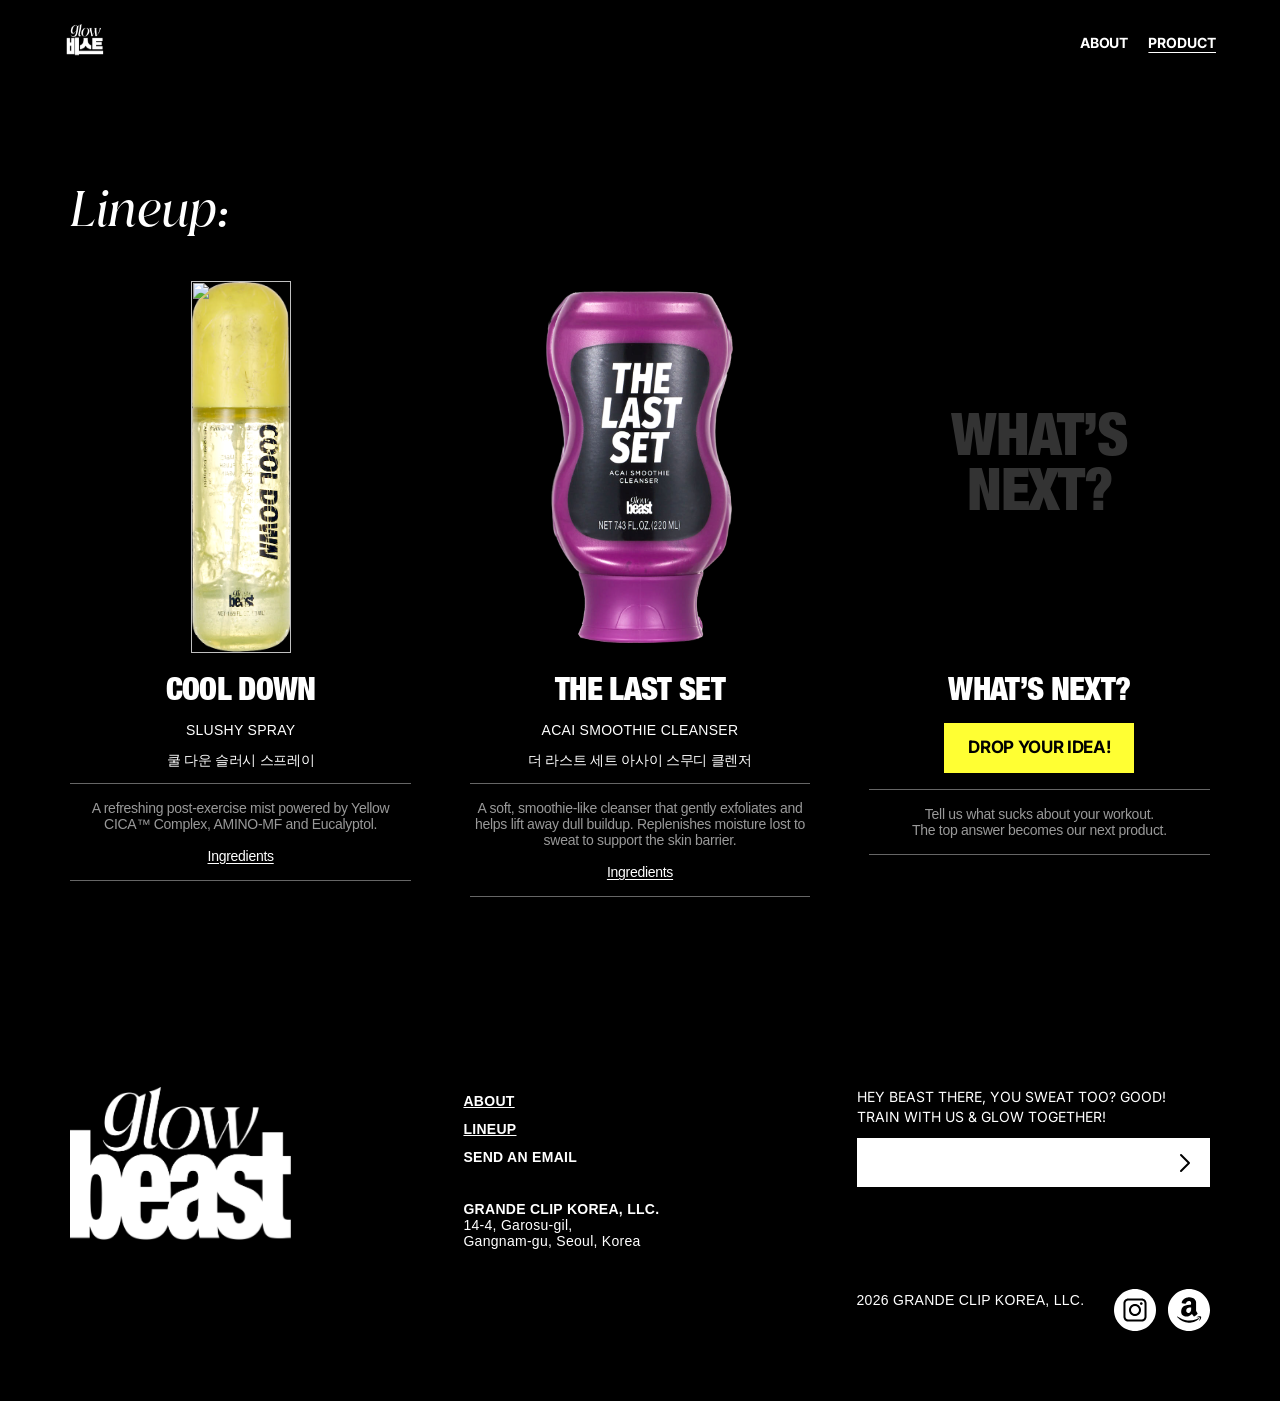
==== commit 6b2f7361: "업데이트: 히어로 영상 교체 + 클렌저 비율 + WHAT'S NEXT 텍스트 + About 레이아웃 + DROP YOUR IDEA 모달" ====
--- a/lineup.html
+++ b/lineup.html
@@ -129,17 +129,12 @@
     <!-- ========================================================= -->
     <section class="product product--next" data-reveal-item data-node-id="4914:1803">
       <div class="product-image-stack product-next__symbol" aria-hidden="true">
-        <svg viewBox="0 0 120 200" fill="none" xmlns="http://www.w3.org/2000/svg" role="img" aria-label="Undecided next product">
-          <!-- dashed bottle silhouette: cap, neck, body -->
-          <path d="M46 8 H74 V20 H46 Z M52 20 H68 V32 C68 32 88 40 88 70 V176 C88 188 80 192 70 192 H50 C40 192 32 188 32 176 V70 C32 40 52 32 52 32 Z"
-                stroke="rgba(255,255,255,0.5)" stroke-width="2" stroke-dasharray="6 7" stroke-linejoin="round" />
-          <text x="60" y="130" text-anchor="middle" font-family="'Helvetica Neue Condensed','Archivo Black',Impact,sans-serif" font-weight="900" font-size="68" fill="rgba(255,255,255,0.4)">?</text>
-        </svg>
+        <p class="product-next__bigtext">WHAT&rsquo;S<br />NEXT?</p>
       </div>
 
       <div class="product-info">
         <h2 class="product-name" data-node-id="4914:1809">WHAT&rsquo;S NEXT?</h2>
-        <a class="btn-yellow product-next-cta" href="mailto:official@glowbeast.co?subject=My%20next%20Glowbeast%20idea">DROP YOUR IDEA!</a>
+        <button class="btn-yellow product-next-cta" type="button" data-idea-open aria-haspopup="dialog" aria-controls="idea-modal">DROP YOUR IDEA!</button>
         <hr class="product-divider" />
         <p class="product-desc" data-node-id="4914:1813">
           Tell us what sucks about your workout.<br />The top answer becomes our next product.
@@ -215,6 +210,45 @@
       <p class="modal__title" id="signup-modal-title">등록되었습니다</p>
       <p class="modal__body">Welcome, Beast.<br/>First access 메일을 보내드릴게요.</p>
       <button class="btn-yellow modal__cta" type="button" data-modal-close>OK</button>
+    </div>
+  </div>
+
+  <!-- DROP YOUR IDEA modal (Figma 5137:902). Scrollable body + sticky submit;
+       JS fits the card to the visual viewport so the keyboard never hides the
+       focused field or the DROP IT button. -->
+  <div class="idea-modal" id="idea-modal" role="dialog" aria-modal="true" aria-labelledby="idea-modal-title" hidden>
+    <div class="idea-modal__backdrop" data-modal-close></div>
+    <div class="idea-modal__card">
+      <div class="idea-modal__head">
+        <button class="idea-modal__close" type="button" data-modal-close aria-label="Close">&times;</button>
+      </div>
+      <form class="idea-modal__body" id="idea-form" novalidate>
+        <div class="idea-modal__intro">
+          <h2 class="idea-modal__title" id="idea-modal-title">DROP YOUR IDEA</h2>
+          <p class="idea-modal__sub">Your answer could become our next drop.</p>
+        </div>
+        <div class="idea-field">
+          <label class="idea-field__label" for="idea-name">YOUR NAME / NICKNAME</label>
+          <input class="idea-field__input" id="idea-name" name="name" type="text" autocomplete="nickname" enterkeyhint="next" />
+        </div>
+        <div class="idea-field">
+          <label class="idea-field__label" for="idea-train">WHAT YOU TRAIN</label>
+          <input class="idea-field__input" id="idea-train" name="train" type="text" placeholder="Running / CrossFit / Pilates ..." enterkeyhint="next" />
+        </div>
+        <div class="idea-field">
+          <label class="idea-field__label" for="idea-pain">YOUR PAIN POINTS</label>
+          <input class="idea-field__input" id="idea-pain" name="pain" type="text" placeholder="Face goes red / Tightens up / Bounce gone..." enterkeyhint="next" />
+        </div>
+        <div class="idea-field">
+          <label class="idea-field__label" for="idea-want">WHAT YOU WANT</label>
+          <input class="idea-field__input" id="idea-want" name="want" type="text" placeholder="Sweat-proof sunscreen / Cooling mist after shower..." enterkeyhint="next" />
+        </div>
+        <div class="idea-field">
+          <label class="idea-field__label" for="idea-email">EMAIL (optional)</label>
+          <input class="idea-field__input" id="idea-email" name="email" type="email" placeholder="your@email.com" autocomplete="email" inputmode="email" enterkeyhint="send" />
+        </div>
+      </form>
+      <button class="idea-modal__submit" type="submit" form="idea-form">DROP IT</button>
     </div>
   </div>
 
@@ -419,5 +453,93 @@
     })();
   </script>
 
+  <script>
+    // DROP YOUR IDEA modal — open/close + keyboard-aware sizing.
+    (function () {
+      const modal = document.getElementById('idea-modal');
+      const opener = document.querySelector('[data-idea-open]');
+      if (!modal || !opener) return;
+      const form = modal.querySelector('#idea-form');
+      const inputs = Array.from(modal.querySelectorAll('.idea-field__input'));
+      const vv = window.visualViewport;
+      let lastFocused = null;
+
+      // Pin the overlay to the *visual* viewport so it shrinks above the
+      // keyboard — the card (and its sticky DROP IT button) stay fully visible.
+      function fitViewport() {
+        if (!vv) return;
+        modal.style.height = vv.height + 'px';
+        modal.style.top = vv.offsetTop + 'px';
+        modal.style.bottom = 'auto';
+      }
+      function clearViewport() {
+        modal.style.height = '';
+        modal.style.top = '';
+        modal.style.bottom = '';
+      }
+
+      function open() {
+        lastFocused = document.activeElement;
+        modal.hidden = false;
+        document.body.style.overflow = 'hidden';
+        if (vv) {
+          vv.addEventListener('resize', fitViewport);
+          vv.addEventListener('scroll', fitViewport);
+          fitViewport();
+        }
+        setTimeout(() => { const f = inputs[0]; if (f) f.focus(); }, 60);
+      }
+      function close() {
+        modal.hidden = true;
+        document.body.style.overflow = '';
+        clearViewport();
+        if (vv) {
+          vv.removeEventListener('resize', fitViewport);
+          vv.removeEventListener('scroll', fitViewport);
+        }
+        if (lastFocused && lastFocused.focus) lastFocused.focus();
+      }
+
+      opener.addEventListener('click', open);
+      modal.addEventListener('click', (e) => {
+        if (e.target.closest('[data-modal-close]')) close();
+      });
+      document.addEventListener('keydown', (e) => {
+        if (e.key === 'Escape' && !modal.hidden) close();
+      });
+
+      // Keep the focused field centred in the visible area (above the keyboard),
+      // and let Enter advance to the next field.
+      inputs.forEach((input, i) => {
+        input.addEventListener('focus', () => {
+          setTimeout(() => input.scrollIntoView({ block: 'center', behavior: 'smooth' }), 140);
+        });
+        input.addEventListener('keydown', (e) => {
+          if (e.key === 'Enter' && input.type !== 'submit' && i < inputs.length - 1) {
+            e.preventDefault();
+            inputs[i + 1].focus();
+          }
+        });
+      });
+
+      // DROP IT → hand the collected idea to the user's mail client.
+      form.addEventListener('submit', (e) => {
+        e.preventDefault();
+        const val = (id) => (modal.querySelector('#' + id)?.value || '').trim();
+        const body = [
+          'NAME: ' + val('idea-name'),
+          'WHAT YOU TRAIN: ' + val('idea-train'),
+          'YOUR PAIN POINTS: ' + val('idea-pain'),
+          'WHAT YOU WANT: ' + val('idea-want'),
+          'EMAIL: ' + val('idea-email'),
+        ].join('\n');
+        window.location.href = 'mailto:official@glowbeast.co'
+          + '?subject=' + encodeURIComponent('My next Glowbeast idea')
+          + '&body=' + encodeURIComponent(body);
+        close();
+      });
+    })();
+  </script>
+
 </body>
 </html>
--- a/styles.css
+++ b/styles.css
@@ -1330,11 +1330,13 @@
   display: block;
 }
 
-/* THE LAST SET — Figma 3601:460 / 3585:443.
-   Container 187×352; both bottle layers cover the full stack. */
+/* THE LAST SET — Figma img-cleanser 3872:254 = 150×296 (aspect 0.507).
+   Lineup renders bottles at ~1.25× (spray 80→100), so 150×296 → 187×370.
+   (Was 187×352 — too short, which cramped the crumpled bottle and made it read
+   too wide/large vs Figma; 370 restores the Figma aspect + framing.) */
 .product-image-stack--last-set {
   width: 187px;
-  height: 352px;
+  height: 370px;
 }
 
 /* COOL DOWN — Figma 3621:64 / 3621:63.
@@ -1344,18 +1346,27 @@
   height: 372px;
 }
 
-/* WHAT'S NEXT? teaser — dashed "undecided bottle" placeholder + idea CTA. */
+/* WHAT'S NEXT? teaser — big faded "WHAT'S NEXT?" text in the image area
+   (Figma 5055:830), replacing the old dashed-bottle placeholder. + idea CTA. */
 .product-next__symbol {
   width: 150px;
-  height: 352px;
+  height: 370px;
   display: flex;
   align-items: center;
   justify-content: center;
 }
-.product-next__symbol svg {
-  width: 116px;
-  height: auto;
-  display: block;
+.product-next__bigtext {
+  margin: 0;
+  font-family: var(--font-heading);
+  font-weight: 900;
+  font-size: 58.667px;
+  line-height: 55px;
+  letter-spacing: -1.173px;
+  text-align: center;
+  text-transform: uppercase;
+  color: #fff;
+  opacity: 0.2;
+  white-space: nowrap;
 }
 .product-next-cta {
   align-self: center;
@@ -1833,6 +1844,125 @@
   .modal__card { animation: none; }
 }
 
+/* DROP YOUR IDEA modal (Figma 5137:902) — form modal with a scrollable body and
+   a sticky DROP IT button. JS constrains the card to window.visualViewport so
+   the on-screen keyboard never covers the focused field or the submit button. */
+.idea-modal[hidden] { display: none; }
+.idea-modal {
+  position: fixed;
+  inset: 0;
+  z-index: 200;
+  display: flex;
+  align-items: center;
+  justify-content: center;
+  padding: 12px;
+}
+.idea-modal__backdrop {
+  position: absolute;
+  inset: 0;
+  background: rgba(0, 0, 0, 0.7);
+  cursor: pointer;
+}
+.idea-modal__card {
+  position: relative;
+  display: flex;
+  flex-direction: column;
+  width: min(400px, calc(100vw - 24px));
+  max-height: 100%;                 /* fit the (visual) viewport; body scrolls */
+  background: var(--bg-black);
+  border: 1px solid var(--text-white);
+  animation: modal-pop 220ms cubic-bezier(.2, .8, .2, 1) forwards;
+}
+.idea-modal__head {
+  position: relative;
+  flex: 0 0 auto;
+  height: 48px;
+}
+.idea-modal__close {
+  position: absolute;
+  top: 12px;
+  right: 12px;
+  width: 28px;
+  height: 28px;
+  display: inline-flex;
+  align-items: center;
+  justify-content: center;
+  background: none;
+  border: 0;
+  color: var(--text-white);
+  font-size: 26px;
+  line-height: 1;
+  cursor: pointer;
+}
+.idea-modal__body {
+  flex: 1 1 auto;
+  overflow-y: auto;
+  -webkit-overflow-scrolling: touch;
+  overscroll-behavior: contain;
+  display: flex;
+  flex-direction: column;
+  gap: 24px;
+  padding: 0 16px 40px;
+}
+.idea-modal__title {
+  margin: 0;
+  font-family: var(--font-heading);
+  font-weight: 900;
+  font-size: 32px;
+  line-height: 36px;
+  letter-spacing: -0.64px;
+  text-transform: uppercase;
+  color: var(--text-white);
+}
+.idea-modal__sub {
+  margin: 6px 0 0;
+  font-family: var(--font-body);
+  font-size: 14px;
+  letter-spacing: 0.14px;
+  color: #999;
+}
+.idea-field {
+  display: flex;
+  flex-direction: column;
+  gap: 8px;
+}
+.idea-field__label {
+  font-family: var(--font-body);
+  font-size: 14px;
+  color: var(--text-white);
+}
+.idea-field__input {
+  width: 100%;
+  height: 49px;
+  padding: 0 16px;
+  background: #fff;
+  border: 1px solid #fff;
+  border-radius: 0;
+  color: #000;
+  font-family: var(--font-body);
+  font-size: 16px;                  /* ≥16px stops iOS zoom-on-focus (UX) */
+  -webkit-appearance: none;
+  appearance: none;
+}
+.idea-field__input::placeholder { color: #777; }
+.idea-field__input:focus-visible { outline: 2px solid var(--accent-yellow); outline-offset: 2px; }
+.idea-modal__submit {
+  flex: 0 0 auto;
+  width: 100%;
+  height: 50px;
+  background: var(--accent-yellow);
+  border: 0;
+  color: var(--bg-black);
+  font-family: var(--font-body);
+  font-weight: 700;
+  font-size: 17px;
+  letter-spacing: -0.34px;
+  cursor: pointer;
+}
+@media (prefers-reduced-motion: reduce) {
+  .idea-modal__card { animation: none; }
+}
+
 /* =========================================================
    ABOUT page (Figma 3749:164) — v1.3
    Multi-tone layout: yellow → yellow → black → black → yellow → black
@@ -2267,9 +2397,9 @@
     max-width: 620px;
   }
 
-  /* Section 3 — WHY WE MAKE (Figma 4916:1052): left = image (620×420),
-     right column = eyebrow + body + bongjin. Unwrap the mobile group/figure
-     so the image can be grid-placed on the left. */
+  /* Section 3 — WHY WE MAKE (Figma 4916:1052): right = image (620×420),
+     left column = eyebrow + body + bongjin. Unwrap the mobile group/figure
+     so the image can be grid-placed on the right. */
   html.about-page .about-why {
     display: grid;
     grid-template-columns: 1fr 1fr;
@@ -2281,17 +2411,17 @@
   html.about-page .about-why__group,
   html.about-page .about-why__figure { display: contents; }
   html.about-page .about-why__img {
-    grid-column: 1; grid-row: 1 / 4;
+    grid-column: 2; grid-row: 1 / 4;
     width: 100%; max-width: 620px; height: 420px; object-fit: cover; align-self: start;
   }
-  html.about-page .about-why .about-eyebrow { grid-column: 2; grid-row: 1; margin-bottom: 64px; }
+  html.about-page .about-why .about-eyebrow { grid-column: 1; grid-row: 1; margin-bottom: 64px; }
   html.about-page .about-why__body {
-    grid-column: 2; grid-row: 2;
+    grid-column: 1; grid-row: 2;
     font-size: 20px; line-height: 26px; letter-spacing: -0.4px;
     max-width: 620px;
   }
   html.about-page .about-why__bongjin {
-    grid-column: 2; grid-row: 3;
+    grid-column: 1; grid-row: 3;
     align-self: start;
     width: 100%; max-width: 620px;
   }
@@ -2299,30 +2429,30 @@
     font-size: 20px; line-height: 26px; letter-spacing: -0.4px;
   }
 
-  /* Section 4 — WHO WE BUILT THIS FOR (Figma 4916:1069): left column = eyebrow
-     + body + final headline, right = image (458×446). */
+  /* Section 4 — WHO WE BUILT THIS FOR (Figma 4916:1069): left = image (458×446),
+     right column = eyebrow + body + final headline. */
   html.about-page .about-builtfor {
     display: grid;
-    grid-template-columns: minmax(0, 1fr) 458px;
+    grid-template-columns: 458px minmax(0, 1fr);
     grid-template-rows: auto auto 1fr;
     column-gap: clamp(40px, 5vw, 80px);
     row-gap: 24px;
     align-items: start;
   }
-  html.about-page .about-builtfor .about-eyebrow { grid-column: 1; grid-row: 1; margin-bottom: 64px; }
+  html.about-page .about-builtfor .about-eyebrow { grid-column: 2; grid-row: 1; margin-bottom: 64px; }
   html.about-page .about-builtfor__body {
-    grid-column: 1; grid-row: 2;
+    grid-column: 2; grid-row: 2;
     font-size: 20px; line-height: 26px; letter-spacing: -0.4px;
     max-width: 620px;
   }
   html.about-page .about-builtfor .about-formula__final {
-    grid-column: 1; grid-row: 3;
+    grid-column: 2; grid-row: 3;
     align-self: start;
     margin-top: 16px;
     font-size: 40px; line-height: 48px;
   }
   html.about-page .about-builtfor__img {
-    grid-column: 2; grid-row: 1 / 4;
+    grid-column: 1; grid-row: 1 / 4;
     width: 458px; height: 446px; max-width: none; object-fit: cover; align-self: start;
   }
 }
